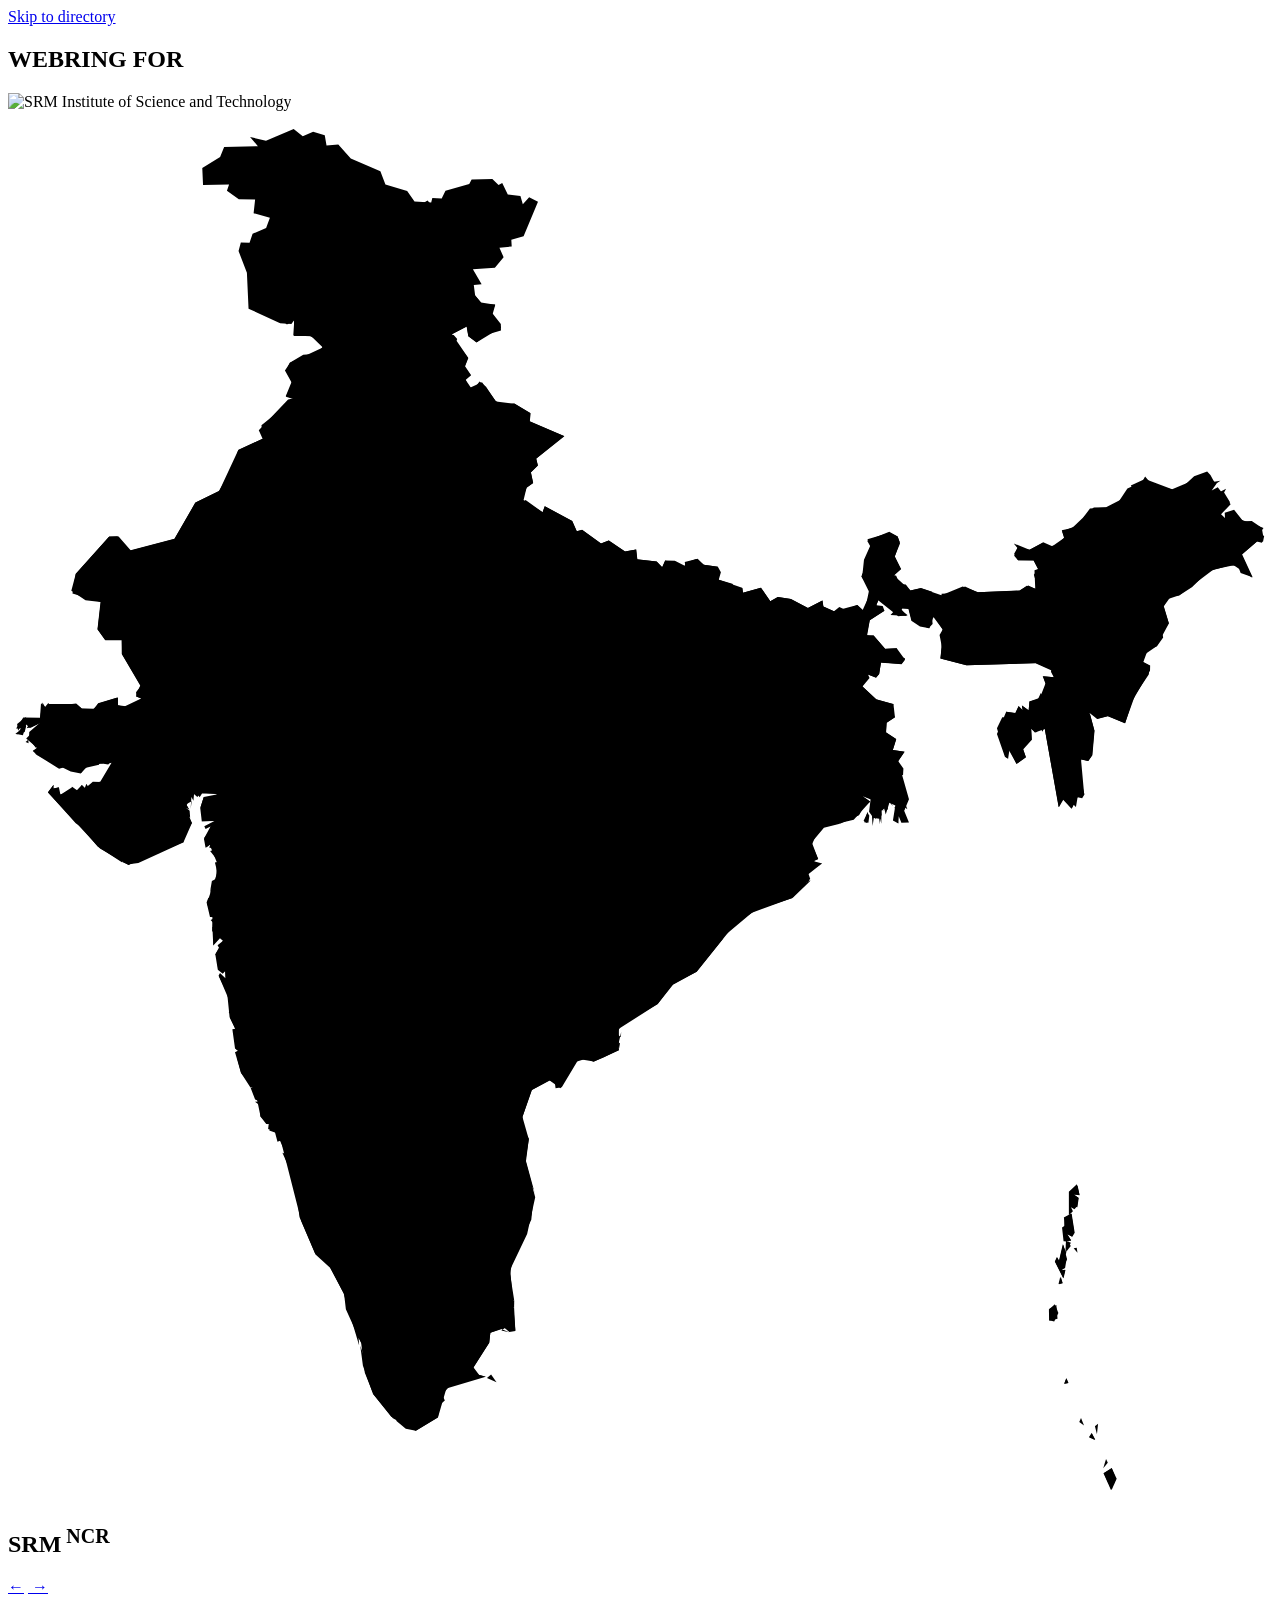
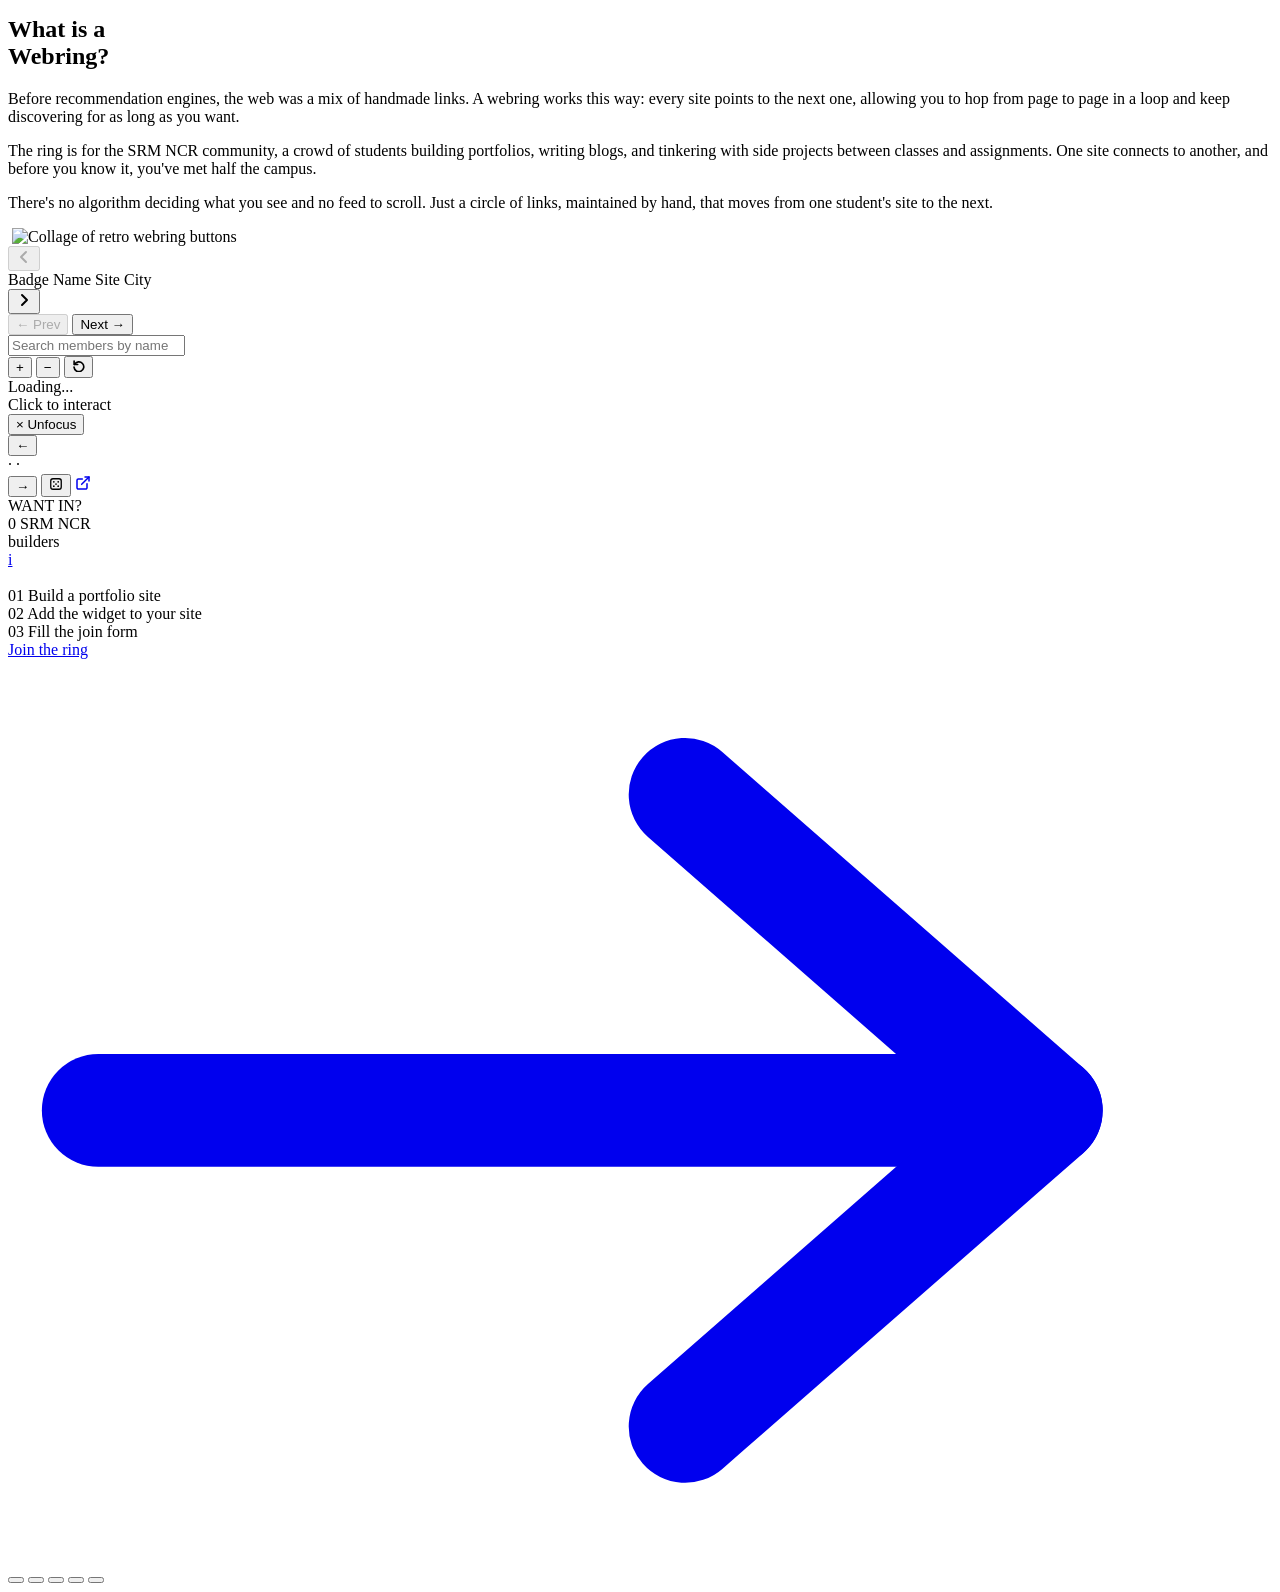
==== index.html @ c2736ec7 "chore: refresh homepage about copy" ====
<!-- ============================================================
     index.html — SRM NCR WebRing landing page
     Full-screen 3D panel carousel: animated India map splash,
     about panel, searchable member directory with ring map and
     site explorer, and a join CTA with live member count.
     ============================================================ -->
<!DOCTYPE html>
<html lang="en">
<head>
    <meta charset="UTF-8">
    <meta name="viewport" content="width=device-width, initial-scale=1.0">
    <meta name="description" content="A public webring for SRM NCR students to showcase portfolios and personal websites. Discover blogs, projects, and connect with peers.">
    <meta name="theme-color" content="#0c4da2">
    <title>SRM NCR WebRing</title>
    <link rel="canonical" href="/">
    <link rel="icon" href="img/tree_yellow.png" type="image/png">
    <link rel="stylesheet" href="css/splash.css">
</head>
<body>
    <a href="#ring" class="skip-link">Skip to directory</a>

    <!-- ── The ring: 5 full-screen panels in a 3D carousel, navigated by the dots below and the on-map widget ── -->
    <div id="ring" class="ring" data-panel-count="5" data-directory-index="2">
        <div class="ring-track">

            <!-- ── Panel 1 — SPLASH ─────────────────────────── -->
            <section class="panel" data-index="0" aria-label="Splash section">
                <div class="splash-inner">
                    <header>
                        <h1 class="poster-text hero-top">
                            <span class="stretch-wide">WEBRING</span>
                            <span class="stretch-wide">FOR</span>
                        </h1>
                        <img src="img/srm-logo.webp" alt="SRM Institute of Science and Technology" class="hero-flag">
                    </header>

                    <!-- Splash map: India SVG; member dots and animated ring lines are drawn by js/splash-map.js -->
                    <div class="splash-map-wrap">
                        <svg class="splash-map" viewBox="0 0 1000 1100" xmlns="http://www.w3.org/2000/svg" role="img" aria-label="Map of India with animated webring">
                                                    <g class="splash-states" aria-hidden="true">
                                <path d="M 873.2 1073.7 L 876.6 1082.3 L 872.6 1091.0 L 866.7 1077.8 L 873.2 1073.7 Z"/>
                                <path d="M 868.7 1066.5 L 870.1 1069.5 L 866.5 1073.7 L 868.7 1066.5 Z"/>
                                <path d="M 857.4 1045.9 L 860.2 1051.3 L 855.3 1049.1 L 857.4 1045.9 Z"/>
                                <path d="M 863.1 1045.8 L 864.1 1049.3 L 863.1 1045.8 Z"/>
                                <path d="M 864.1 1042.3 L 864.6 1045.4 L 864.1 1042.3 Z"/>
                                <path d="M 862.4 1038.6 L 861.5 1046.9 L 859.9 1040.6 L 862.4 1038.6 Z"/>
                                <path d="M 848.9 1034.1 L 851.3 1039.9 L 847.5 1037.2 L 848.9 1034.1 Z"/>
                                <path d="M 865.4 1026.4 L 865.6 1031.8 L 865.4 1026.4 Z"/>
                                <path d="M 837.4 1002.6 L 838.9 1006.4 L 835.5 1006.9 L 837.4 1002.6 Z"/>
                                <path d="M 828.2 944.0 L 831.0 951.0 L 827.7 957.7 L 823.7 956.7 L 823.5 948.1 L 828.2 944.0 Z"/>
                                <path d="M 832.5 922.2 L 834.2 927.2 L 831.1 928.0 L 832.5 922.2 Z"/>
                                <path d="M 818.2 919.3 L 819.6 922.0 L 818.2 919.3 Z"/>
                                <path d="M 843.6 903.6 L 846.0 909.0 L 843.6 903.6 Z"/>
                                <path d="M 844.3 901.0 L 844.4 903.3 L 844.3 901.0 Z"/>
                                <path d="M 845.5 899.3 L 846.1 903.2 L 843.1 899.8 L 845.5 899.3 Z"/>
                                <path d="M 846.9 897.3 L 847.1 901.9 L 846.9 897.3 Z"/>
                                <path d="M 834.5 896.5 L 837.3 903.2 L 833.8 911.3 L 837.5 908.3 L 836.3 915.4 L 833.3 917.1 L 836.4 916.7 L 834.8 923.4 L 828.2 910.2 L 829.8 906.7 L 831.5 909.4 L 834.5 896.5 Z"/>
                                <path d="M 835.5 896.2 L 836.6 898.4 L 835.5 896.2 Z"/>
                                <path d="M 847.2 895.5 L 848.0 897.6 L 847.2 895.5 Z"/>
                                <path d="M 834.8 894.3 L 834.8 896.7 L 834.8 894.3 Z"/>
                                <path d="M 837.0 893.8 L 840.9 895.4 L 836.6 902.6 L 837.0 893.8 Z"/>
                                <path d="M 873.0 893.5 L 874.3 896.4 L 873.0 893.5 Z"/>
                                <path d="M 843.1 890.1 L 841.9 891.9 L 843.1 890.1 Z"/>
                                <path d="M 834.8 875.4 L 835.1 879.3 L 834.8 875.4 Z"/>
                                <path d="M 841.2 872.3 L 843.5 887.2 L 841.7 890.4 L 837.5 888.2 L 841.1 893.5 L 835.1 894.2 L 833.9 883.3 L 837.5 880.9 L 835.3 875.5 L 841.2 872.3 Z"/>
                                <path d="M 834.3 869.6 L 833.4 877.1 L 834.3 869.6 Z"/>
                                <path d="M 844.8 869.5 L 843.0 871.5 L 844.8 869.5 Z"/>
                                <path d="M 845.6 849.0 L 847.7 857.4 L 842.9 857.2 L 846.8 859.7 L 845.8 866.5 L 843.7 868.9 L 841.0 867.3 L 842.5 870.4 L 839.3 873.7 L 839.3 855.1 L 845.6 849.0 Z"/>
                                <path d="M 857.0 828.3 L 856.9 831.8 L 857.0 828.3 Z"/>
                                <path d="M 866.3 801.8 L 865.3 804.2 L 866.3 801.8 Z"/>
                                <path d="M 410.4 847.4 L 410.2 850.0 L 410.4 847.4 Z"/>
                                <path d="M 484.2 737.2 L 483.5 741.5 L 481.7 738.4 L 484.2 737.2 Z"/>
                                <path d="M 483.1 737.6 L 478.9 737.2 L 483.4 742.8 L 471.1 748.9 L 463.5 751.9 L 451.5 750.1 L 438.1 772.4 L 433.2 773.1 L 432.6 768.5 L 428.6 767.1 L 414.5 774.5 L 407.0 795.6 L 407.4 804.8 L 412.1 813.0 L 409.5 829.8 L 416.1 853.9 L 410.4 843.7 L 407.1 848.5 L 416.0 856.2 L 405.7 850.5 L 402.9 857.4 L 396.0 859.7 L 396.8 862.4 L 386.1 857.9 L 385.9 862.7 L 382.0 865.9 L 379.0 864.5 L 376.8 869.1 L 361.6 867.4 L 356.3 880.5 L 354.2 878.8 L 353.2 883.1 L 350.3 883.1 L 344.3 880.7 L 346.0 874.8 L 349.5 871.9 L 353.2 874.6 L 352.1 870.5 L 357.3 860.1 L 350.2 858.0 L 351.0 848.8 L 344.0 849.6 L 340.6 846.8 L 341.4 839.1 L 336.0 840.3 L 337.1 835.7 L 331.7 836.2 L 328.0 843.4 L 319.2 845.4 L 318.4 839.7 L 310.0 836.8 L 309.7 842.6 L 303.8 843.0 L 305.3 836.5 L 300.4 828.2 L 304.7 827.7 L 304.9 832.0 L 309.0 834.2 L 314.6 833.0 L 317.5 838.1 L 315.8 829.5 L 321.0 828.5 L 320.9 824.6 L 317.1 822.3 L 317.0 827.1 L 313.6 822.1 L 309.2 821.9 L 307.6 826.3 L 302.0 825.4 L 300.1 820.0 L 303.2 816.9 L 299.7 817.2 L 296.0 812.7 L 299.5 800.6 L 296.1 799.5 L 296.3 796.3 L 306.7 798.4 L 309.3 794.1 L 309.6 789.2 L 303.1 781.0 L 305.0 775.9 L 308.1 775.8 L 306.3 766.5 L 321.3 765.7 L 320.5 754.0 L 324.0 750.9 L 312.0 746.3 L 319.7 742.2 L 320.9 727.2 L 316.9 719.6 L 321.3 712.3 L 327.3 710.0 L 318.9 706.8 L 326.1 693.0 L 322.5 690.0 L 324.4 682.1 L 321.9 676.3 L 324.2 672.5 L 328.9 672.2 L 332.3 663.3 L 335.9 662.8 L 329.6 655.4 L 332.7 653.3 L 333.1 645.7 L 336.1 644.3 L 343.6 648.1 L 344.0 641.8 L 348.3 640.3 L 348.3 624.1 L 354.5 628.3 L 366.4 629.5 L 370.1 636.9 L 377.6 640.1 L 379.9 634.7 L 387.5 638.8 L 399.0 636.1 L 404.5 642.2 L 400.6 652.8 L 403.2 655.7 L 402.3 663.3 L 426.8 673.5 L 432.0 682.9 L 430.2 685.8 L 433.4 683.6 L 434.5 687.2 L 438.3 686.0 L 440.7 699.6 L 444.6 697.2 L 459.8 698.5 L 473.8 689.9 L 481.8 692.6 L 485.3 687.2 L 485.2 677.4 L 489.0 672.9 L 494.2 683.8 L 500.0 676.3 L 508.6 678.6 L 509.8 672.8 L 507.1 669.3 L 511.2 664.5 L 513.7 666.5 L 520.1 662.5 L 517.1 656.8 L 522.1 658.4 L 522.3 654.0 L 524.7 656.3 L 527.8 651.0 L 532.0 659.4 L 533.4 656.2 L 536.2 662.9 L 543.3 665.5 L 551.1 664.3 L 554.6 656.0 L 560.5 656.0 L 563.0 654.1 L 560.5 652.1 L 564.4 651.2 L 565.8 654.7 L 544.7 681.0 L 526.1 691.3 L 514.0 706.4 L 485.4 723.2 L 481.4 729.9 L 484.9 732.7 L 485.1 728.7 L 483.1 737.6 Z"/>
                                <path d="M 951.3 288.0 L 954.2 293.3 L 959.2 292.5 L 949.8 298.9 L 951.6 305.0 L 963.7 298.8 L 962.1 301.8 L 966.8 309.5 L 954.9 322.4 L 959.4 324.9 L 968.4 320.6 L 993.3 330.0 L 990.1 334.4 L 993.8 336.2 L 992.9 340.8 L 988.4 340.3 L 976.3 350.6 L 984.7 368.9 L 975.2 365.5 L 973.1 360.0 L 966.9 359.4 L 949.3 364.4 L 936.9 376.6 L 926.5 383.3 L 920.2 383.7 L 918.8 371.1 L 927.6 367.8 L 929.6 363.0 L 942.4 363.2 L 946.7 359.4 L 940.9 357.3 L 941.9 352.9 L 937.8 346.6 L 945.2 338.2 L 932.7 338.6 L 893.9 352.8 L 886.9 349.8 L 887.2 354.0 L 871.9 367.2 L 872.8 369.9 L 861.1 374.8 L 845.2 375.5 L 833.1 371.2 L 814.5 376.3 L 811.6 366.8 L 814.9 362.4 L 811.4 355.6 L 799.1 355.4 L 796.0 351.9 L 798.6 345.7 L 795.7 342.1 L 808.1 347.2 L 817.9 342.1 L 821.5 345.0 L 829.8 343.4 L 835.8 337.5 L 834.0 332.6 L 852.0 325.3 L 850.8 321.5 L 856.0 314.4 L 875.9 313.3 L 885.6 298.6 L 897.2 293.5 L 899.6 289.2 L 905.3 295.8 L 926.0 300.4 L 938.4 289.0 L 948.7 285.2 L 951.3 288.0 Z"/>
                                <path d="M 738.9 424.5 L 738.5 426.8 L 738.9 424.5 Z"/>
                                <path d="M 944.3 339.2 L 937.8 346.8 L 941.9 352.9 L 940.9 357.3 L 946.6 359.5 L 942.4 363.2 L 929.4 363.1 L 927.6 367.8 L 908.6 374.8 L 903.9 380.7 L 894.2 384.3 L 889.1 391.6 L 887.7 388.2 L 878.5 401.9 L 877.7 410.9 L 871.5 414.7 L 870.7 409.3 L 855.8 424.1 L 860.6 432.6 L 851.3 450.2 L 848.3 450.3 L 845.9 464.4 L 838.8 465.6 L 836.7 460.6 L 826.6 474.2 L 825.1 470.1 L 818.0 470.2 L 820.9 452.9 L 818.9 447.1 L 827.4 448.0 L 825.1 443.7 L 827.2 439.7 L 838.0 435.8 L 837.3 431.7 L 830.0 427.0 L 832.9 422.5 L 830.2 423.7 L 823.8 416.8 L 816.2 419.7 L 818.4 411.4 L 816.1 410.0 L 820.9 405.3 L 808.2 408.1 L 804.7 403.9 L 799.6 411.4 L 796.5 406.9 L 794.8 412.6 L 784.6 417.9 L 783.7 413.1 L 777.1 414.4 L 775.1 409.9 L 760.6 411.7 L 759.4 407.5 L 747.3 409.4 L 739.6 417.5 L 743.8 422.2 L 738.9 424.2 L 737.0 414.6 L 739.5 410.2 L 732.9 401.4 L 738.4 394.4 L 738.6 381.9 L 747.6 381.5 L 757.1 376.1 L 766.9 380.8 L 800.2 379.5 L 806.0 375.6 L 812.7 378.0 L 833.1 371.2 L 845.2 375.5 L 866.7 373.8 L 887.1 354.0 L 886.9 349.8 L 893.9 352.8 L 932.7 338.6 L 944.3 339.2 Z"/>
                                <path d="M 544.6 354.4 L 550.5 358.9 L 561.6 360.6 L 564.0 365.0 L 562.3 370.9 L 573.1 374.0 L 575.2 377.7 L 581.0 377.3 L 581.5 381.1 L 595.8 377.1 L 603.1 387.9 L 609.1 384.4 L 619.3 386.1 L 632.9 393.1 L 644.4 387.3 L 645.1 392.1 L 653.5 395.7 L 657.7 392.4 L 662.4 394.6 L 672.0 390.8 L 676.8 395.1 L 679.3 389.1 L 683.5 388.5 L 681.7 390.7 L 685.1 396.2 L 674.5 402.7 L 669.0 410.9 L 677.3 419.0 L 678.1 426.5 L 673.2 424.5 L 668.3 427.8 L 670.2 436.5 L 661.5 431.2 L 657.8 436.6 L 652.8 435.6 L 651.7 440.4 L 646.9 442.7 L 643.6 457.5 L 639.5 456.2 L 638.9 459.9 L 628.5 457.6 L 623.4 466.0 L 617.5 462.6 L 619.0 458.3 L 612.6 457.6 L 609.8 451.4 L 606.4 453.1 L 599.2 449.8 L 596.8 458.4 L 583.9 460.3 L 577.3 465.6 L 576.9 463.4 L 570.9 465.8 L 567.4 460.2 L 557.2 468.8 L 550.4 463.0 L 550.4 458.9 L 544.2 462.0 L 540.3 456.4 L 536.1 460.1 L 523.6 460.3 L 525.0 456.8 L 517.5 442.9 L 518.6 436.5 L 535.1 428.0 L 543.7 418.0 L 550.2 420.1 L 551.7 417.1 L 557.0 419.5 L 561.8 417.7 L 558.4 412.4 L 542.2 404.5 L 540.7 399.8 L 545.9 399.4 L 546.3 394.8 L 537.2 392.1 L 543.3 385.3 L 554.5 385.8 L 548.4 381.8 L 548.7 377.5 L 542.3 376.4 L 538.0 361.4 L 534.8 361.1 L 536.2 357.4 L 544.6 354.4 Z"/>
                                <path d="M 298.0 241.8 L 293.6 239.2 L 297.2 238.3 L 298.0 241.8 Z"/>
                                <path d="M 517.8 475.5 L 530.2 485.4 L 532.9 493.2 L 538.4 494.5 L 540.8 492.1 L 541.7 509.6 L 545.5 515.8 L 547.0 513.7 L 553.1 515.4 L 553.3 518.9 L 548.0 526.3 L 540.7 529.8 L 540.7 537.0 L 527.7 543.0 L 524.7 548.8 L 526.5 555.5 L 522.5 557.7 L 523.1 563.3 L 519.6 563.7 L 518.1 567.9 L 520.4 573.1 L 515.9 572.2 L 513.2 580.7 L 494.5 580.2 L 488.5 591.7 L 484.7 589.6 L 486.2 618.9 L 496.9 621.3 L 497.0 626.3 L 492.7 629.1 L 492.9 625.7 L 487.8 624.4 L 484.4 627.0 L 480.8 621.0 L 473.8 620.6 L 471.0 617.3 L 468.7 619.3 L 467.9 624.2 L 475.0 628.7 L 473.7 638.6 L 479.2 641.6 L 481.1 659.6 L 475.6 666.7 L 469.1 668.9 L 471.2 672.1 L 464.4 679.7 L 457.0 682.7 L 452.2 698.9 L 444.6 697.2 L 440.5 699.5 L 438.3 686.0 L 434.5 687.2 L 433.4 683.6 L 430.2 685.8 L 430.0 677.4 L 421.9 669.7 L 416.9 671.1 L 413.5 665.2 L 417.2 663.0 L 414.5 656.9 L 418.4 648.0 L 424.6 642.2 L 430.7 646.3 L 435.5 639.9 L 427.6 634.7 L 423.7 627.4 L 418.7 628.3 L 423.9 618.6 L 418.7 615.9 L 418.3 612.4 L 426.3 609.1 L 426.4 599.5 L 421.7 599.1 L 425.0 596.7 L 423.7 587.8 L 419.7 585.1 L 420.8 579.5 L 428.1 574.9 L 429.7 560.2 L 432.8 559.0 L 436.0 545.9 L 439.3 547.5 L 442.9 534.3 L 460.0 530.9 L 465.0 526.5 L 465.2 519.0 L 471.0 516.0 L 470.9 511.8 L 478.1 509.5 L 479.3 503.0 L 472.2 499.9 L 470.1 495.6 L 459.7 496.5 L 458.4 493.6 L 462.4 488.9 L 459.8 482.3 L 465.6 485.7 L 470.2 483.5 L 490.4 486.7 L 500.0 480.4 L 511.1 482.9 L 517.8 475.5 Z"/>
                                <path d="M 168.6 610.6 L 174.9 609.9 L 171.1 613.8 L 176.6 614.3 L 175.6 618.8 L 168.4 616.9 L 166.3 611.2 L 168.6 610.6 Z"/>
                                <path d="M 164.2 604.3 L 162.9 607.8 L 164.2 604.3 Z"/>
                                <path d="M 99.6 594.9 L 97.7 595.8 L 99.6 594.9 Z"/>
                                <path d="M 93.5 586.8 L 98.0 588.9 L 95.2 590.8 L 97.8 591.7 L 95.9 596.5 L 90.3 594.1 L 93.5 586.8 Z"/>
                                <path d="M 311.4 307.5 L 315.5 319.0 L 309.7 322.6 L 306.5 318.6 L 300.0 319.0 L 298.4 316.4 L 301.8 314.5 L 302.1 308.0 L 306.6 305.7 L 311.4 307.5 Z"/>
                                <path d="M 198.6 770.7 L 202.8 776.8 L 211.3 775.2 L 214.2 788.0 L 211.4 789.2 L 212.9 797.0 L 208.6 801.6 L 204.3 801.4 L 199.7 795.4 L 199.2 786.6 L 195.4 783.9 L 199.2 783.7 L 195.5 782.0 L 191.9 772.8 L 198.6 770.7 Z"/>
                                <path d="M 158.0 580.0 L 158.4 582.3 L 158.0 580.0 Z"/>
                                <path d="M 38.4 533.1 L 36.7 535.1 L 38.4 533.1 Z"/>
                                <path d="M 64.8 530.4 L 62.9 531.3 L 64.8 530.4 Z"/>
                                <path d="M 67.9 529.0 L 66.1 530.5 L 67.9 529.0 Z"/>
                                <path d="M 82.7 512.7 L 81.5 514.9 L 82.7 512.7 Z"/>
                                <path d="M 18.9 503.4 L 19.4 505.8 L 18.9 503.4 Z"/>
                                <path d="M 16.0 497.5 L 16.3 500.2 L 13.9 499.2 L 16.0 497.5 Z"/>
                                <path d="M 16.3 493.3 L 14.5 496.5 L 16.3 493.3 Z"/>
                                <path d="M 12.1 485.9 L 14.4 486.3 L 13.2 491.3 L 6.7 493.3 L 12.1 485.9 Z"/>
                                <path d="M 10.4 485.3 L 9.3 489.6 L 10.4 485.3 Z"/>
                                <path d="M 16.8 485.0 L 17.5 487.7 L 14.8 488.3 L 16.8 485.0 Z"/>
                                <path d="M 13.4 483.4 L 14.4 485.8 L 11.2 486.6 L 13.4 483.4 Z"/>
                                <path d="M 15.2 481.2 L 11.8 484.5 L 15.2 481.2 Z"/>
                                <path d="M 18.1 480.9 L 17.5 484.1 L 18.1 480.9 Z"/>
                                <path d="M 16.3 479.3 L 15.0 484.4 L 16.3 479.3 Z"/>
                                <path d="M 14.5 479.2 L 8.0 490.3 L 7.2 484.9 L 14.5 479.2 Z"/>
                                <path d="M 138.6 456.2 L 147.1 457.1 L 143.6 458.4 L 150.1 461.1 L 150.8 464.6 L 153.5 461.0 L 166.3 467.5 L 172.3 461.6 L 171.8 465.0 L 176.7 466.1 L 171.7 472.5 L 177.2 478.7 L 181.5 474.5 L 181.2 486.6 L 186.3 492.6 L 191.2 492.4 L 190.3 498.5 L 197.0 498.7 L 199.1 502.6 L 201.4 501.0 L 206.3 504.1 L 207.0 508.2 L 211.0 507.8 L 218.9 519.5 L 215.6 527.3 L 204.2 530.8 L 206.9 535.1 L 209.1 533.0 L 212.6 536.0 L 205.1 537.2 L 207.7 551.4 L 196.3 556.3 L 199.3 561.8 L 195.5 563.3 L 198.0 567.9 L 213.2 565.4 L 213.8 567.9 L 205.0 568.4 L 196.7 579.4 L 188.8 579.5 L 199.5 586.1 L 201.0 594.6 L 191.6 601.0 L 184.2 595.8 L 183.4 613.6 L 177.7 616.5 L 175.0 613.6 L 171.4 615.2 L 175.0 610.7 L 172.5 608.2 L 160.1 616.1 L 161.3 609.1 L 164.7 607.4 L 165.2 594.4 L 159.5 580.4 L 156.3 582.8 L 155.0 575.7 L 160.2 566.0 L 156.3 568.0 L 155.3 565.9 L 163.3 561.8 L 153.3 561.9 L 152.1 551.6 L 154.8 542.9 L 160.7 543.8 L 166.1 540.1 L 153.5 540.0 L 151.6 543.0 L 147.4 536.7 L 149.2 541.9 L 147.2 540.4 L 146.7 545.6 L 145.1 542.8 L 144.5 552.4 L 145.3 546.1 L 141.0 548.5 L 142.6 551.6 L 140.1 550.6 L 143.7 553.6 L 144.1 559.2 L 141.3 556.3 L 145.5 563.2 L 137.7 574.8 L 139.0 578.5 L 103.1 595.0 L 97.1 595.8 L 97.8 591.7 L 95.2 590.8 L 97.5 587.4 L 92.4 585.8 L 90.1 594.3 L 70.9 581.8 L 57.9 566.7 L 58.7 562.4 L 55.2 562.7 L 57.8 566.3 L 53.6 563.4 L 31.6 539.0 L 36.1 533.0 L 36.1 536.0 L 40.3 535.0 L 39.1 538.9 L 41.6 540.8 L 50.3 538.0 L 50.6 534.5 L 53.2 538.7 L 58.4 533.2 L 60.7 535.8 L 62.0 532.2 L 63.2 534.2 L 73.1 530.4 L 84.2 511.8 L 79.3 517.0 L 71.7 515.9 L 72.7 513.5 L 72.0 517.2 L 60.8 519.8 L 57.6 524.2 L 49.6 522.5 L 22.3 509.2 L 19.8 506.2 L 25.6 502.8 L 22.0 503.7 L 16.6 496.7 L 16.8 491.3 L 25.7 483.5 L 18.0 487.7 L 17.4 485.3 L 22.4 482.0 L 18.5 480.3 L 25.3 480.4 L 26.1 468.6 L 30.0 472.1 L 32.0 469.2 L 54.1 469.2 L 58.3 472.8 L 67.6 473.1 L 71.6 468.7 L 87.0 464.1 L 87.0 470.1 L 94.8 471.1 L 105.8 464.8 L 101.6 463.3 L 101.3 459.8 L 105.0 454.9 L 111.4 457.5 L 119.5 454.9 L 130.4 457.6 L 136.9 454.0 L 138.6 456.2 Z"/>
                                <path d="M 298.6 234.9 L 309.2 241.7 L 307.8 246.0 L 310.9 249.1 L 324.1 253.0 L 308.0 274.3 L 308.2 297.9 L 311.5 305.0 L 302.1 308.0 L 301.8 314.5 L 298.4 316.4 L 309.7 322.6 L 315.4 319.0 L 320.1 322.4 L 322.2 338.9 L 312.0 344.7 L 305.3 343.5 L 306.7 346.4 L 303.1 349.3 L 300.0 347.8 L 302.8 332.0 L 299.4 329.1 L 288.5 338.1 L 286.2 331.6 L 280.0 330.6 L 281.6 336.0 L 275.5 337.1 L 277.8 342.7 L 269.0 341.9 L 267.7 339.5 L 271.5 334.5 L 268.1 333.8 L 273.4 331.6 L 255.3 315.3 L 253.8 301.2 L 248.7 296.6 L 249.9 292.3 L 239.1 293.4 L 231.1 287.3 L 222.8 290.0 L 220.6 285.7 L 223.5 282.9 L 223.2 274.9 L 218.4 273.7 L 220.4 267.8 L 224.6 269.5 L 229.8 266.4 L 236.1 271.2 L 239.4 269.1 L 239.5 273.0 L 242.6 271.9 L 244.3 274.9 L 241.8 278.1 L 244.0 282.2 L 251.5 272.9 L 271.7 275.0 L 278.4 270.8 L 275.9 268.7 L 278.9 262.4 L 277.2 260.5 L 281.2 262.3 L 284.1 259.0 L 285.5 262.6 L 290.6 263.3 L 291.9 258.8 L 288.8 256.7 L 295.9 250.6 L 301.7 252.2 L 296.0 234.4 L 298.6 234.9 Z"/>
                                <path d="M 297.4 151.3 L 301.3 158.5 L 315.1 166.1 L 328.1 160.7 L 337.2 174.3 L 350.4 168.1 L 351.0 173.0 L 347.2 177.1 L 352.6 177.2 L 355.4 180.3 L 352.7 186.4 L 357.9 187.4 L 363.9 195.2 L 361.2 202.5 L 365.9 208.8 L 361.7 212.3 L 371.5 226.6 L 349.9 220.3 L 334.0 225.2 L 327.3 238.9 L 331.4 247.2 L 323.2 252.5 L 308.2 246.7 L 309.2 241.7 L 290.9 230.5 L 291.7 223.0 L 284.8 220.6 L 282.5 215.0 L 280.3 219.3 L 276.1 219.8 L 266.7 196.9 L 256.0 192.3 L 257.5 186.8 L 268.1 180.1 L 265.2 177.1 L 267.3 168.3 L 263.1 163.5 L 269.8 163.2 L 283.5 153.1 L 297.4 151.3 Z"/>
                                <path d="M 334.4 73.5 L 341.5 71.8 L 337.6 76.3 L 346.2 99.5 L 357.1 102.5 L 371.0 112.4 L 370.1 116.5 L 361.7 121.6 L 364.3 132.3 L 361.9 136.4 L 374.2 151.6 L 385.5 153.3 L 383.5 160.4 L 389.9 168.6 L 390.0 173.6 L 378.5 177.0 L 370.9 183.0 L 364.2 178.3 L 363.0 170.5 L 348.3 178.3 L 350.4 168.1 L 337.2 174.3 L 328.1 160.7 L 315.1 166.1 L 301.3 158.5 L 296.6 150.6 L 294.9 153.3 L 283.5 153.1 L 268.4 163.8 L 263.8 162.2 L 267.7 172.3 L 253.3 185.4 L 238.9 178.0 L 226.3 178.0 L 226.3 165.4 L 220.7 168.9 L 213.4 162.5 L 214.5 159.1 L 203.2 152.6 L 209.0 143.5 L 201.2 134.1 L 211.6 125.1 L 198.8 122.4 L 201.9 114.8 L 194.7 111.0 L 201.4 99.5 L 215.4 95.7 L 261.8 105.9 L 286.3 96.0 L 293.3 97.2 L 295.6 91.3 L 304.0 90.9 L 304.7 87.3 L 331.9 70.9 L 334.4 73.5 Z"/>
                                <path d="M 662.2 432.4 L 668.4 434.8 L 668.1 440.3 L 674.8 447.2 L 669.5 451.9 L 672.6 458.0 L 667.9 458.4 L 669.3 464.6 L 663.4 470.4 L 665.2 473.7 L 658.6 474.9 L 657.4 479.7 L 649.9 477.6 L 650.1 485.2 L 634.9 485.0 L 634.9 490.1 L 623.0 492.2 L 618.2 499.6 L 609.7 493.8 L 609.7 497.0 L 603.4 498.5 L 602.4 507.6 L 605.2 509.9 L 609.4 509.4 L 615.3 514.8 L 626.4 515.0 L 622.7 517.2 L 622.2 522.4 L 633.8 529.7 L 638.0 541.1 L 633.4 542.6 L 625.0 537.9 L 622.7 539.3 L 609.4 530.0 L 606.5 533.8 L 609.0 543.4 L 604.9 551.2 L 600.0 550.4 L 601.4 546.1 L 597.3 548.3 L 587.6 544.4 L 582.1 550.0 L 573.6 547.0 L 578.2 539.7 L 576.4 533.0 L 550.3 538.0 L 540.6 531.5 L 548.0 526.3 L 553.7 516.7 L 547.0 513.7 L 545.5 515.8 L 541.7 509.6 L 540.8 492.1 L 538.4 494.5 L 532.9 493.2 L 530.2 485.4 L 517.7 475.4 L 522.0 466.1 L 520.1 461.2 L 536.1 460.1 L 540.3 456.4 L 544.2 462.0 L 550.6 459.0 L 550.4 463.0 L 557.2 468.8 L 567.4 460.2 L 570.9 465.8 L 576.9 463.4 L 577.3 465.6 L 583.9 460.3 L 596.8 458.4 L 599.2 449.8 L 606.4 453.1 L 609.8 451.4 L 612.6 457.6 L 619.0 458.3 L 617.5 462.6 L 623.4 466.0 L 628.5 457.6 L 638.9 459.9 L 639.5 456.2 L 643.6 457.5 L 647.9 441.3 L 651.7 440.4 L 652.8 435.6 L 657.7 436.7 L 658.4 432.7 L 662.2 432.4 Z"/>
                                <path d="M 315.4 676.5 L 317.9 678.1 L 316.3 681.0 L 324.4 682.1 L 322.5 690.0 L 326.1 693.0 L 318.9 706.8 L 327.3 709.7 L 321.3 712.3 L 316.9 719.6 L 320.9 727.2 L 319.7 742.2 L 312.0 746.3 L 324.1 752.6 L 320.5 754.0 L 321.3 765.7 L 310.2 764.7 L 304.8 768.9 L 308.3 775.0 L 303.1 781.0 L 309.6 792.7 L 306.7 798.4 L 296.4 795.9 L 296.1 799.5 L 299.5 800.6 L 296.0 812.7 L 299.7 817.2 L 303.2 816.9 L 300.1 820.0 L 302.1 825.5 L 307.6 826.3 L 309.2 821.9 L 313.6 822.1 L 317.0 827.1 L 317.1 822.3 L 320.9 824.6 L 321.0 828.5 L 315.8 829.5 L 317.5 838.1 L 314.6 833.0 L 309.0 834.2 L 304.9 832.0 L 304.7 827.7 L 300.4 828.2 L 305.3 836.5 L 303.8 843.0 L 309.7 842.6 L 310.0 836.8 L 318.4 839.7 L 320.2 845.3 L 328.0 843.4 L 331.7 836.2 L 337.1 835.7 L 336.0 840.3 L 341.7 839.5 L 340.6 846.8 L 344.0 849.6 L 351.0 848.8 L 350.2 858.0 L 357.3 860.1 L 352.1 870.5 L 353.2 874.6 L 349.5 871.9 L 345.3 878.1 L 331.9 874.4 L 328.8 881.3 L 324.0 881.5 L 325.0 890.3 L 319.8 897.7 L 328.6 898.9 L 326.5 907.0 L 320.4 907.2 L 318.2 913.7 L 312.2 911.8 L 307.7 915.0 L 300.7 912.5 L 298.6 919.9 L 284.1 916.7 L 284.0 913.6 L 273.9 910.1 L 273.9 905.9 L 265.7 906.8 L 263.5 902.3 L 250.6 894.7 L 250.5 887.2 L 248.0 888.7 L 245.7 885.7 L 247.6 884.1 L 238.1 881.4 L 236.2 876.8 L 232.0 878.1 L 215.8 814.5 L 213.2 815.4 L 211.1 807.6 L 205.8 805.4 L 206.2 801.8 L 211.8 799.6 L 213.6 791.9 L 211.4 789.2 L 214.2 788.0 L 211.3 775.2 L 206.0 774.6 L 210.4 770.5 L 215.0 770.9 L 218.6 761.5 L 215.1 761.0 L 219.5 759.3 L 219.7 754.7 L 213.9 753.2 L 215.2 748.9 L 212.0 743.6 L 215.9 744.2 L 218.8 739.5 L 222.1 743.3 L 226.0 741.5 L 226.3 737.5 L 233.9 735.6 L 234.4 729.5 L 239.5 729.2 L 243.8 733.1 L 246.2 729.0 L 259.3 728.8 L 256.0 713.8 L 258.0 710.5 L 263.6 714.3 L 266.5 712.6 L 267.9 715.9 L 274.4 714.4 L 276.2 716.9 L 278.5 714.1 L 283.2 716.4 L 281.5 706.3 L 288.0 700.5 L 293.6 703.3 L 296.9 698.1 L 295.3 695.6 L 301.2 694.9 L 302.5 685.4 L 307.7 686.5 L 312.2 677.4 L 315.4 676.5 Z"/>
                                <path d="M 241.8 901.0 L 242.6 903.1 L 241.8 901.0 Z"/>
                                <path d="M 240.8 897.6 L 241.8 900.9 L 240.8 897.6 Z"/>
                                <path d="M 236.4 876.9 L 238.1 881.4 L 247.6 884.1 L 247.9 888.6 L 250.5 887.2 L 250.6 894.7 L 256.0 899.5 L 263.4 902.2 L 266.1 906.9 L 273.9 905.9 L 274.2 910.4 L 284.0 913.6 L 284.9 917.8 L 277.9 920.3 L 278.4 924.0 L 288.5 927.8 L 285.6 933.9 L 294.8 932.9 L 297.0 938.8 L 292.2 943.0 L 300.6 948.5 L 297.5 953.6 L 298.0 965.3 L 303.1 968.4 L 311.6 963.7 L 313.5 968.5 L 310.4 972.5 L 312.9 977.1 L 309.2 989.8 L 315.6 990.2 L 317.4 993.7 L 308.5 1010.9 L 312.2 1016.1 L 309.3 1020.6 L 313.0 1027.5 L 309.4 1035.7 L 303.2 1033.1 L 288.7 1014.8 L 280.8 992.7 L 278.7 976.9 L 281.9 986.0 L 281.1 980.4 L 282.8 982.2 L 282.3 992.6 L 287.2 992.5 L 284.4 991.4 L 283.0 980.6 L 277.4 970.7 L 277.8 976.6 L 265.5 935.4 L 253.4 912.0 L 245.5 904.6 L 250.1 900.0 L 244.0 901.1 L 243.3 904.6 L 232.0 878.1 L 236.4 876.9 Z"/>
                                <path d="M 171.7 1035.1 L 169.6 1037.1 L 171.7 1035.1 Z"/>
                                <path d="M 141.0 946.7 L 142.1 944.7 L 141.0 946.7 Z"/>
                                <path d="M 161.8 931.1 L 160.9 933.9 L 161.8 931.1 Z"/>
                                <path d="M 350.2 377.2 L 371.4 383.8 L 376.1 395.8 L 369.7 403.1 L 371.7 405.2 L 367.0 415.2 L 363.1 417.0 L 365.0 421.4 L 352.3 423.5 L 347.8 430.2 L 352.8 439.0 L 343.4 448.6 L 346.9 455.4 L 345.3 460.5 L 350.8 469.3 L 354.9 465.1 L 364.6 472.6 L 370.5 466.5 L 367.6 456.3 L 363.2 457.6 L 364.2 450.1 L 358.9 444.8 L 357.0 434.4 L 352.3 433.3 L 359.9 427.8 L 363.7 430.8 L 365.3 428.3 L 362.6 425.8 L 366.0 428.2 L 367.8 423.7 L 370.9 430.2 L 364.3 432.8 L 366.3 435.4 L 370.1 431.2 L 367.5 437.8 L 371.8 433.7 L 372.4 438.5 L 381.0 439.3 L 381.9 431.5 L 388.2 434.0 L 385.1 439.5 L 388.2 440.6 L 390.7 437.2 L 400.3 440.1 L 400.2 435.0 L 414.0 428.3 L 419.7 437.4 L 414.9 441.3 L 416.0 443.4 L 422.1 441.9 L 421.5 439.9 L 425.9 441.0 L 425.5 438.0 L 431.6 441.4 L 429.0 438.7 L 433.4 439.6 L 435.1 436.6 L 432.5 445.5 L 443.7 447.4 L 448.3 437.6 L 455.5 440.9 L 458.3 436.6 L 459.6 441.4 L 469.5 443.2 L 471.6 449.6 L 479.6 449.8 L 482.9 457.3 L 486.8 457.8 L 487.2 454.0 L 495.2 454.2 L 499.9 457.8 L 497.0 459.3 L 498.8 468.7 L 495.2 474.2 L 500.3 480.3 L 494.2 484.7 L 489.8 486.7 L 470.2 483.5 L 466.6 485.8 L 461.5 481.7 L 459.4 483.0 L 462.4 488.9 L 458.4 493.6 L 459.7 496.5 L 470.1 495.6 L 472.2 499.9 L 479.3 503.0 L 478.1 509.5 L 470.9 511.8 L 471.0 516.0 L 465.2 519.0 L 465.0 526.5 L 460.0 530.9 L 442.9 534.3 L 439.3 547.5 L 436.0 545.9 L 432.8 559.0 L 429.7 560.2 L 427.8 573.5 L 419.0 572.1 L 414.2 563.5 L 402.6 566.9 L 396.4 564.1 L 389.8 566.2 L 388.1 561.6 L 379.3 559.8 L 379.1 562.4 L 368.7 564.5 L 369.3 568.2 L 352.4 567.7 L 350.7 563.5 L 335.8 571.8 L 323.8 572.6 L 320.5 572.1 L 318.1 566.6 L 324.6 566.2 L 322.4 560.6 L 313.7 558.4 L 297.1 564.3 L 291.3 578.6 L 276.1 582.5 L 273.6 572.2 L 243.9 570.9 L 233.2 563.1 L 221.6 561.3 L 217.8 549.1 L 207.6 551.6 L 205.1 537.2 L 212.6 536.0 L 209.1 533.0 L 206.9 535.1 L 204.2 530.8 L 215.6 527.3 L 218.9 519.5 L 213.6 512.3 L 227.9 507.0 L 220.2 502.9 L 234.5 492.1 L 233.3 483.5 L 236.2 478.0 L 232.9 469.7 L 228.1 469.0 L 231.7 462.4 L 226.8 460.9 L 229.7 450.8 L 232.9 455.8 L 237.2 451.6 L 231.4 450.9 L 230.8 444.7 L 238.0 448.5 L 241.9 441.9 L 248.2 442.0 L 245.3 447.5 L 250.6 448.4 L 246.8 450.2 L 243.5 446.7 L 243.8 453.4 L 264.8 453.1 L 267.2 462.8 L 261.0 464.7 L 264.4 470.3 L 261.6 474.1 L 264.7 476.4 L 260.1 480.1 L 253.9 477.3 L 251.9 481.8 L 256.2 486.1 L 259.6 487.5 L 260.2 482.4 L 262.7 484.2 L 269.5 481.4 L 268.9 478.1 L 274.8 475.7 L 276.5 467.3 L 277.6 471.3 L 286.1 470.8 L 288.2 473.2 L 293.7 468.9 L 294.0 472.9 L 300.7 474.4 L 302.2 471.7 L 297.8 460.1 L 302.9 462.7 L 306.2 458.8 L 305.0 453.8 L 297.4 449.9 L 302.3 448.1 L 299.1 443.2 L 317.5 439.5 L 316.3 428.9 L 311.0 432.5 L 296.3 432.5 L 289.3 427.9 L 286.6 418.1 L 308.2 399.6 L 350.2 377.2 Z"/>
                                <path d="M 217.4 548.9 L 222.7 561.9 L 233.2 563.1 L 246.7 571.7 L 273.6 572.2 L 274.9 581.0 L 279.8 582.8 L 291.3 578.6 L 297.1 564.3 L 313.7 558.4 L 322.4 560.6 L 324.6 566.2 L 318.1 566.6 L 320.5 572.1 L 323.8 572.6 L 335.8 571.8 L 350.7 563.5 L 352.4 567.7 L 369.3 568.2 L 368.7 564.5 L 379.1 562.4 L 379.3 559.8 L 388.1 561.6 L 389.8 566.2 L 396.4 564.1 L 402.6 566.9 L 414.2 563.5 L 419.0 572.1 L 428.2 574.5 L 420.0 582.0 L 425.0 596.7 L 421.7 599.1 L 426.4 599.5 L 426.3 609.1 L 418.3 612.4 L 418.7 615.9 L 423.9 618.6 L 418.7 628.3 L 423.7 627.4 L 427.6 634.7 L 435.5 639.9 L 430.7 646.3 L 424.6 642.2 L 421.5 644.6 L 414.5 656.9 L 417.1 663.2 L 409.1 667.9 L 401.8 662.5 L 403.2 655.7 L 400.6 652.8 L 404.5 642.2 L 398.2 635.4 L 387.5 638.8 L 379.9 634.7 L 377.6 640.1 L 370.1 636.9 L 366.4 629.5 L 354.5 628.3 L 348.3 624.1 L 348.3 640.3 L 344.0 641.8 L 343.6 648.1 L 336.1 644.3 L 333.1 645.7 L 332.7 653.3 L 329.6 655.4 L 335.9 662.8 L 328.8 667.9 L 328.9 672.2 L 324.2 672.5 L 323.3 681.0 L 316.3 681.0 L 317.9 678.1 L 314.8 675.8 L 307.7 686.5 L 302.5 685.4 L 301.2 694.9 L 295.3 695.6 L 296.9 698.1 L 293.6 703.3 L 288.0 700.5 L 281.5 706.3 L 283.2 716.4 L 278.5 714.1 L 276.2 716.9 L 274.4 714.4 L 267.9 715.9 L 266.5 712.6 L 263.6 714.3 L 258.0 710.5 L 256.0 713.8 L 259.3 728.8 L 246.2 729.0 L 243.8 733.1 L 239.5 729.2 L 234.4 729.5 L 233.9 735.6 L 226.3 737.5 L 226.0 741.5 L 222.1 743.3 L 218.8 739.5 L 215.9 744.2 L 211.9 743.8 L 215.2 748.9 L 214.0 753.4 L 220.0 755.8 L 219.2 759.8 L 215.1 761.0 L 218.6 761.5 L 215.0 770.9 L 210.4 770.5 L 203.6 776.9 L 198.4 770.2 L 191.8 772.6 L 184.3 760.9 L 179.6 744.7 L 182.2 743.3 L 179.6 741.6 L 177.5 726.4 L 179.7 726.1 L 175.3 716.8 L 173.4 698.0 L 166.6 684.1 L 167.7 682.0 L 172.0 686.2 L 171.9 680.3 L 169.9 682.6 L 166.0 679.3 L 164.0 667.2 L 170.0 656.5 L 167.7 654.4 L 162.4 660.3 L 163.5 647.0 L 161.5 649.5 L 161.7 637.8 L 157.1 626.1 L 158.5 622.5 L 160.6 623.5 L 160.1 616.1 L 164.7 613.0 L 175.0 619.1 L 179.4 613.6 L 183.3 613.8 L 184.4 595.6 L 191.6 601.0 L 201.0 594.6 L 199.5 586.1 L 188.8 579.5 L 196.7 579.4 L 201.1 571.2 L 214.0 566.3 L 198.0 567.9 L 195.5 563.3 L 199.2 560.6 L 196.3 556.3 L 217.4 548.9 Z"/>
                                <path d="M 897.9 420.5 L 897.2 425.4 L 901.4 427.2 L 898.2 435.9 L 903.6 438.7 L 903.5 442.7 L 889.4 467.0 L 883.8 484.3 L 870.2 478.7 L 861.8 480.8 L 856.5 475.0 L 853.2 478.2 L 843.8 475.0 L 848.3 450.3 L 851.3 450.2 L 858.2 434.2 L 860.6 432.6 L 865.1 436.4 L 872.9 423.6 L 878.9 422.4 L 888.8 426.0 L 897.9 420.5 Z"/>
                                <path d="M 805.9 404.3 L 808.2 408.1 L 821.0 405.4 L 816.1 410.0 L 818.4 411.4 L 816.2 419.7 L 823.8 416.8 L 830.2 423.7 L 833.1 422.8 L 830.0 427.0 L 837.3 431.7 L 838.0 435.8 L 828.5 438.6 L 826.3 442.3 L 813.2 436.8 L 758.5 438.4 L 737.6 433.1 L 738.9 424.2 L 743.9 422.0 L 739.7 417.1 L 747.3 409.4 L 759.4 407.5 L 760.6 411.7 L 775.1 409.9 L 777.1 414.4 L 783.7 413.1 L 784.6 417.9 L 794.8 412.6 L 796.5 406.9 L 799.6 411.4 L 801.7 406.0 L 805.9 404.3 Z"/>
                                <path d="M 837.9 464.2 L 845.4 465.2 L 843.8 475.0 L 856.0 477.1 L 859.6 490.3 L 857.9 509.6 L 854.7 514.3 L 849.1 512.8 L 847.7 524.8 L 851.6 540.7 L 849.8 543.7 L 846.2 543.0 L 844.9 550.6 L 843.1 548.9 L 841.6 551.9 L 835.1 544.6 L 831.4 550.8 L 819.6 485.6 L 822.0 482.2 L 820.8 470.1 L 825.1 470.1 L 826.6 474.3 L 836.7 460.6 L 837.9 464.2 Z"/>
                                <path d="M 919.4 374.8 L 920.2 383.7 L 914.4 391.9 L 918.4 405.2 L 912.9 411.3 L 913.9 416.5 L 909.0 423.4 L 899.8 427.0 L 897.2 425.4 L 897.7 418.8 L 889.0 426.0 L 878.9 422.4 L 872.9 423.6 L 865.3 436.2 L 861.7 434.9 L 855.8 424.1 L 870.7 409.3 L 871.5 414.7 L 877.7 410.9 L 878.5 401.9 L 887.7 388.2 L 889.1 391.6 L 894.1 384.4 L 903.9 380.7 L 909.6 374.3 L 918.8 371.1 L 919.4 374.8 Z"/>
                                <path d="M 637.5 593.6 L 641.9 595.6 L 634.2 598.0 L 637.5 593.6 Z"/>
                                <path d="M 637.9 593.0 L 640.3 593.5 L 637.9 593.0 Z"/>
                                <path d="M 610.8 531.2 L 640.8 547.2 L 642.9 554.8 L 649.8 551.6 L 651.1 557.0 L 657.6 559.8 L 658.1 563.9 L 645.5 567.1 L 635.9 578.6 L 640.9 591.8 L 636.1 593.6 L 633.6 599.2 L 643.4 595.8 L 632.9 604.0 L 634.1 609.2 L 623.6 615.2 L 624.0 617.5 L 627.0 613.9 L 621.2 621.8 L 616.6 619.0 L 620.4 622.6 L 588.5 634.3 L 566.8 652.5 L 563.0 650.9 L 560.5 656.0 L 554.6 656.0 L 551.1 664.3 L 536.7 663.4 L 527.8 651.0 L 524.7 656.3 L 522.3 654.0 L 522.1 658.4 L 517.1 656.8 L 520.1 662.5 L 513.7 666.5 L 511.2 664.5 L 507.1 669.3 L 509.8 672.8 L 508.6 678.6 L 500.0 676.3 L 494.2 683.8 L 489.0 672.9 L 485.2 677.4 L 485.3 687.2 L 482.0 692.4 L 473.8 689.9 L 459.8 698.5 L 452.2 698.8 L 457.0 682.7 L 464.4 679.7 L 471.2 672.1 L 469.1 668.9 L 475.6 666.7 L 481.1 659.6 L 479.2 641.6 L 473.7 638.6 L 475.0 628.7 L 467.9 624.2 L 468.5 619.7 L 471.0 617.3 L 473.8 620.6 L 480.8 621.0 L 484.4 627.0 L 487.9 624.4 L 493.0 625.8 L 492.7 629.1 L 496.7 627.0 L 496.9 621.3 L 486.2 618.9 L 484.7 589.6 L 488.5 591.7 L 494.5 580.2 L 505.3 579.3 L 510.8 581.9 L 515.9 572.2 L 520.4 573.1 L 518.1 567.9 L 519.6 563.7 L 523.1 563.3 L 522.5 557.7 L 526.5 555.5 L 524.7 548.8 L 527.9 542.7 L 540.7 537.0 L 540.3 531.2 L 550.3 538.0 L 576.4 533.0 L 578.2 539.7 L 573.9 547.3 L 582.1 550.0 L 586.6 544.5 L 597.3 548.3 L 601.4 546.1 L 600.0 550.4 L 604.9 551.2 L 609.6 539.1 L 606.7 533.1 L 610.8 531.2 Z"/>
                                <path d="M 396.9 941.0 L 400.5 941.2 L 400.4 946.9 L 395.4 943.2 L 396.9 941.0 Z"/>
                                <path d="M 394.9 904.8 L 396.5 908.1 L 399.9 906.9 L 398.7 911.6 L 393.9 909.6 L 394.9 904.8 Z"/>
                                <path d="M 249.1 899.5 L 246.5 906.7 L 244.0 901.3 L 249.1 899.5 Z"/>
                                <path d="M 480.1 737.1 L 483.2 737.3 L 480.1 737.1 Z"/>
                                <path d="M 265.8 177.8 L 268.0 180.4 L 257.5 186.8 L 256.0 192.3 L 266.7 196.9 L 276.1 219.8 L 280.3 219.3 L 282.5 215.0 L 284.8 220.6 L 291.4 222.6 L 290.9 230.5 L 298.9 238.0 L 293.6 239.6 L 299.4 242.0 L 301.6 252.3 L 295.9 250.6 L 288.8 256.7 L 291.9 258.8 L 290.6 263.3 L 285.5 262.6 L 284.1 259.0 L 281.2 262.3 L 277.2 260.5 L 278.9 262.4 L 275.9 268.7 L 278.4 270.8 L 271.7 275.0 L 251.5 272.9 L 244.0 282.2 L 241.8 278.1 L 244.3 274.9 L 242.6 271.9 L 239.5 273.0 L 239.4 269.1 L 236.1 271.2 L 229.8 266.4 L 224.3 269.5 L 199.0 267.2 L 201.6 259.6 L 198.4 252.5 L 221.6 228.2 L 226.2 227.3 L 219.7 225.7 L 224.4 214.3 L 220.2 205.0 L 222.9 199.2 L 233.6 192.8 L 244.6 192.1 L 248.8 186.8 L 247.5 183.0 L 253.3 185.4 L 266.0 174.7 L 265.8 177.8 Z"/>
                                <path d="M 199.0 266.9 L 220.2 268.1 L 218.4 273.7 L 223.2 274.9 L 223.5 282.9 L 220.6 285.7 L 222.8 290.0 L 231.1 287.3 L 239.1 293.4 L 249.9 292.3 L 248.7 296.6 L 253.8 301.2 L 255.3 315.3 L 273.4 331.6 L 268.1 333.8 L 271.5 334.5 L 267.7 339.5 L 269.0 341.9 L 277.8 342.7 L 275.5 337.1 L 281.6 336.0 L 280.0 330.6 L 286.2 331.6 L 288.5 338.1 L 297.5 329.4 L 300.7 329.8 L 302.8 332.0 L 300.8 349.2 L 306.7 346.4 L 305.3 343.5 L 314.0 344.2 L 315.4 353.8 L 324.8 360.4 L 326.8 365.5 L 320.9 369.2 L 329.6 371.8 L 318.3 377.3 L 319.2 381.6 L 320.9 378.0 L 329.5 374.8 L 338.6 377.5 L 341.7 374.2 L 346.7 375.3 L 340.7 383.8 L 334.3 384.6 L 308.2 399.6 L 286.6 418.1 L 289.3 427.9 L 296.3 432.5 L 311.0 432.5 L 316.3 428.9 L 317.5 439.5 L 299.1 443.2 L 302.3 448.1 L 297.4 449.9 L 305.0 453.8 L 306.2 458.8 L 302.9 462.7 L 297.8 460.1 L 302.2 471.7 L 300.7 474.4 L 294.0 472.9 L 293.7 468.9 L 288.2 473.2 L 286.1 470.8 L 277.6 471.3 L 276.5 467.3 L 274.8 475.7 L 268.9 478.1 L 269.5 481.4 L 262.7 484.2 L 260.2 482.4 L 259.6 487.5 L 256.2 486.1 L 251.9 481.8 L 253.9 477.3 L 260.1 480.1 L 264.7 476.4 L 261.6 474.1 L 264.4 470.3 L 261.0 464.7 L 267.2 462.8 L 264.8 453.1 L 243.8 453.4 L 243.5 446.7 L 246.8 450.2 L 250.6 448.4 L 245.3 447.5 L 248.2 442.0 L 241.9 441.9 L 238.0 448.5 L 231.3 444.5 L 231.4 450.9 L 237.2 452.3 L 232.9 455.8 L 229.7 450.8 L 226.8 460.9 L 231.7 462.4 L 228.1 469.0 L 232.9 469.7 L 236.2 478.0 L 233.3 483.5 L 234.5 492.1 L 220.2 502.9 L 227.9 507.0 L 213.6 512.3 L 201.7 501.1 L 190.3 498.5 L 191.2 492.4 L 186.3 492.6 L 181.2 486.6 L 181.5 474.5 L 177.2 478.7 L 171.7 472.5 L 176.7 466.1 L 171.8 465.0 L 172.1 461.5 L 166.3 467.5 L 153.5 461.0 L 150.8 464.6 L 150.1 461.1 L 143.6 458.4 L 147.1 457.1 L 136.9 454.0 L 130.4 457.6 L 128.3 455.2 L 111.4 457.5 L 105.4 455.3 L 90.3 429.7 L 90.1 418.8 L 77.0 418.7 L 70.8 410.0 L 73.2 388.5 L 61.3 387.1 L 50.1 379.5 L 53.6 366.3 L 79.9 336.8 L 86.6 336.4 L 93.2 347.1 L 97.4 347.8 L 131.7 338.6 L 148.1 310.0 L 166.9 300.6 L 178.1 281.8 L 182.1 268.3 L 201.6 259.2 L 199.0 266.9 Z"/>
                                <path d="M 697.5 333.6 L 703.7 336.6 L 705.5 340.9 L 701.6 352.5 L 706.3 362.5 L 700.4 367.7 L 694.6 365.9 L 690.3 369.7 L 678.8 367.7 L 676.2 364.8 L 677.2 355.0 L 682.6 342.9 L 679.9 338.8 L 697.5 333.6 Z"/>
                                <path d="M 382.2 999.6 L 386.5 1005.7 L 378.9 1002.3 L 382.2 999.6 Z"/>
                                <path d="M 408.0 850.7 L 416.0 856.2 L 416.4 853.6 L 414.0 877.2 L 399.9 906.9 L 393.3 905.7 L 396.1 908.7 L 393.9 909.6 L 398.7 911.7 L 397.2 920.3 L 400.5 941.1 L 395.4 943.2 L 400.4 946.9 L 401.4 965.1 L 396.7 966.0 L 392.9 962.9 L 390.3 964.8 L 396.3 966.1 L 390.0 963.5 L 381.6 966.6 L 380.7 974.5 L 368.2 993.9 L 372.8 1000.0 L 378.1 1001.3 L 366.0 1001.8 L 350.2 1008.0 L 343.5 1015.5 L 345.6 1020.2 L 341.4 1023.7 L 340.1 1033.6 L 322.7 1044.1 L 314.7 1042.5 L 307.1 1036.2 L 313.0 1027.7 L 309.3 1020.6 L 312.2 1016.1 L 308.5 1010.9 L 317.4 993.7 L 315.6 990.2 L 309.2 989.8 L 312.9 977.1 L 310.4 972.4 L 313.5 968.5 L 311.6 963.7 L 303.1 968.4 L 298.0 965.3 L 297.5 953.6 L 300.6 948.5 L 292.2 943.0 L 297.0 938.8 L 294.8 932.9 L 285.6 933.9 L 288.5 927.8 L 278.4 924.0 L 277.9 920.3 L 287.3 915.6 L 289.2 918.7 L 298.6 919.9 L 300.7 912.5 L 307.7 915.0 L 312.2 911.8 L 318.2 913.7 L 320.4 907.2 L 326.5 907.0 L 330.0 901.0 L 319.7 896.2 L 324.5 892.1 L 324.0 881.5 L 328.8 881.3 L 331.9 874.4 L 339.4 874.9 L 345.3 878.1 L 344.3 880.7 L 353.2 883.1 L 361.6 867.4 L 376.8 869.1 L 379.0 864.5 L 382.0 865.9 L 385.9 862.7 L 386.1 857.9 L 396.8 862.4 L 396.0 859.7 L 402.9 857.4 L 405.1 850.7 L 408.0 850.7 Z"/>
                                <path d="M 817.1 460.5 L 820.0 465.2 L 818.0 470.2 L 821.9 472.2 L 821.7 483.7 L 818.4 491.2 L 816.9 488.1 L 813.3 491.6 L 809.5 488.7 L 810.0 497.4 L 803.1 505.2 L 805.3 511.2 L 797.9 516.5 L 791.2 504.6 L 791.3 512.4 L 789.1 511.1 L 782.4 488.3 L 786.6 479.6 L 789.8 479.9 L 789.7 475.2 L 797.2 476.2 L 799.6 470.9 L 802.7 474.0 L 802.1 470.3 L 807.5 474.1 L 808.1 467.1 L 814.8 465.4 L 817.1 460.5 Z"/>
                                <path d="M 323.8 251.6 L 335.5 257.4 L 327.8 270.7 L 330.8 277.4 L 336.2 276.6 L 337.4 282.2 L 349.0 273.4 L 351.8 274.2 L 358.3 281.7 L 369.0 285.4 L 362.0 290.4 L 368.3 296.3 L 376.0 297.0 L 385.5 306.7 L 397.8 305.5 L 398.1 308.5 L 400.5 307.1 L 404.3 311.7 L 409.5 307.7 L 423.0 317.5 L 424.7 312.7 L 446.4 324.3 L 450.0 332.4 L 454.2 331.3 L 469.2 342.2 L 475.3 339.8 L 488.2 348.5 L 497.0 347.0 L 497.9 354.7 L 513.2 356.5 L 517.6 360.9 L 520.0 355.6 L 527.6 355.9 L 537.7 361.0 L 542.3 376.4 L 548.7 377.5 L 548.4 381.8 L 554.5 385.8 L 543.3 385.3 L 542.2 388.8 L 537.2 389.7 L 537.2 392.1 L 546.3 394.8 L 545.9 399.3 L 540.6 401.7 L 546.2 408.4 L 558.4 412.4 L 561.8 417.7 L 557.0 419.5 L 551.7 417.1 L 550.2 420.1 L 543.7 418.0 L 535.1 428.0 L 518.1 437.0 L 518.7 448.1 L 525.1 456.9 L 520.0 461.2 L 522.0 466.1 L 513.2 481.8 L 504.7 483.4 L 495.4 474.6 L 498.8 468.7 L 498.7 456.1 L 487.6 454.0 L 486.8 457.8 L 482.9 457.3 L 479.6 449.8 L 471.6 449.6 L 469.5 443.2 L 459.6 441.4 L 458.3 436.6 L 455.5 440.9 L 448.3 437.6 L 443.7 447.4 L 432.5 445.5 L 435.1 436.6 L 433.4 439.6 L 429.0 438.7 L 431.6 441.4 L 425.5 438.0 L 425.9 441.0 L 414.8 442.8 L 419.7 437.4 L 414.0 428.3 L 400.2 435.0 L 400.5 440.1 L 390.7 437.2 L 388.2 440.6 L 385.1 439.5 L 388.2 434.0 L 381.6 431.5 L 381.9 438.8 L 376.0 439.6 L 374.5 436.7 L 372.4 438.5 L 371.8 433.7 L 367.3 437.7 L 370.0 431.1 L 366.3 435.4 L 364.3 433.0 L 370.9 430.2 L 369.3 423.7 L 366.0 428.2 L 362.6 425.8 L 365.3 428.3 L 363.7 430.8 L 359.9 427.8 L 352.3 433.3 L 357.0 434.4 L 358.9 444.8 L 364.2 450.1 L 363.2 457.6 L 367.6 456.3 L 370.5 466.5 L 364.6 472.6 L 354.9 465.1 L 349.4 468.2 L 343.4 448.6 L 352.8 439.0 L 347.8 430.2 L 352.3 423.5 L 365.0 421.4 L 363.1 417.0 L 367.0 415.2 L 375.9 392.3 L 370.9 387.7 L 371.4 383.8 L 349.7 377.0 L 344.9 378.4 L 345.1 374.2 L 338.6 377.5 L 329.5 374.8 L 318.5 380.7 L 318.3 377.3 L 329.6 371.8 L 321.4 370.1 L 326.8 365.5 L 314.6 350.9 L 313.4 344.0 L 322.2 338.9 L 319.9 334.0 L 322.3 328.3 L 314.0 317.2 L 315.0 311.7 L 310.6 308.6 L 306.9 280.3 L 310.4 268.9 L 318.1 262.3 L 323.8 251.6 Z"/>
                                <path d="M 378.2 218.1 L 385.6 229.3 L 391.5 232.7 L 400.5 231.4 L 413.0 239.0 L 412.7 245.6 L 439.9 257.2 L 417.9 275.0 L 419.2 280.5 L 413.7 285.8 L 415.5 294.3 L 410.3 298.0 L 405.0 311.7 L 400.5 307.1 L 398.1 308.5 L 397.8 305.5 L 385.5 306.7 L 376.0 297.0 L 368.3 296.3 L 362.0 290.4 L 369.0 285.4 L 358.3 281.7 L 353.8 275.1 L 349.0 273.4 L 337.4 282.2 L 336.2 276.6 L 330.8 277.4 L 327.8 270.7 L 335.5 257.4 L 323.1 251.3 L 331.4 247.2 L 327.3 238.9 L 334.0 225.2 L 349.9 220.3 L 369.7 226.9 L 369.0 219.1 L 373.1 214.0 L 378.2 218.1 Z"/>
                                <path d="M 692.5 564.2 L 693.6 566.2 L 692.5 564.2 Z"/>
                                <path d="M 703.9 563.9 L 706.2 565.8 L 703.9 563.9 Z"/>
                                <path d="M 700.3 562.9 L 700.5 565.2 L 700.3 562.9 Z"/>
                                <path d="M 693.8 562.8 L 694.3 565.5 L 693.8 562.8 Z"/>
                                <path d="M 701.8 562.3 L 701.1 565.0 L 701.8 562.3 Z"/>
                                <path d="M 695.2 560.9 L 696.0 563.5 L 695.2 560.9 Z"/>
                                <path d="M 708.9 560.4 L 710.4 564.0 L 708.9 560.4 Z"/>
                                <path d="M 702.9 560.4 L 700.4 561.2 L 702.9 560.4 Z"/>
                                <path d="M 686.2 560.4 L 686.3 563.9 L 686.2 560.4 Z"/>
                                <path d="M 691.0 560.3 L 690.6 563.7 L 691.0 560.3 Z"/>
                                <path d="M 699.2 560.2 L 701.0 562.5 L 699.2 560.2 Z"/>
                                <path d="M 682.6 559.9 L 682.8 564.1 L 682.6 559.9 Z"/>
                                <path d="M 711.5 559.9 L 711.2 563.6 L 711.5 559.9 Z"/>
                                <path d="M 708.7 559.7 L 709.7 562.3 L 708.7 559.7 Z"/>
                                <path d="M 694.1 559.4 L 694.2 562.9 L 694.1 559.4 Z"/>
                                <path d="M 705.5 559.0 L 706.8 563.1 L 705.5 559.0 Z"/>
                                <path d="M 689.6 559.5 L 689.1 564.4 L 689.6 559.5 Z"/>
                                <path d="M 683.1 558.4 L 685.5 565.5 L 683.1 558.4 Z"/>
                                <path d="M 707.0 558.4 L 708.9 560.4 L 707.0 558.4 Z"/>
                                <path d="M 688.0 558.4 L 687.9 561.1 L 688.0 558.4 Z"/>
                                <path d="M 709.6 558.3 L 711.5 559.7 L 709.6 558.3 Z"/>
                                <path d="M 703.8 558.3 L 704.3 563.5 L 701.4 560.6 L 703.8 558.3 Z"/>
                                <path d="M 695.3 557.9 L 695.7 560.0 L 695.3 557.9 Z"/>
                                <path d="M 709.4 557.6 L 709.6 560.1 L 709.4 557.6 Z"/>
                                <path d="M 696.3 557.4 L 696.2 560.4 L 696.3 557.4 Z"/>
                                <path d="M 691.2 557.5 L 690.3 560.5 L 691.2 557.5 Z"/>
                                <path d="M 699.9 556.8 L 700.9 562.1 L 699.9 556.8 Z"/>
                                <path d="M 694.1 556.7 L 693.2 560.0 L 694.1 556.7 Z"/>
                                <path d="M 689.9 556.7 L 690.0 559.9 L 689.9 556.7 Z"/>
                                <path d="M 709.4 556.7 L 710.3 558.5 L 709.4 556.7 Z"/>
                                <path d="M 703.7 557.0 L 702.4 558.9 L 703.7 557.0 Z"/>
                                <path d="M 702.3 559.0 L 702.1 556.2 L 702.3 559.0 Z"/>
                                <path d="M 706.6 556.2 L 706.0 558.8 L 706.6 556.2 Z"/>
                                <path d="M 707.5 555.4 L 706.6 558.7 L 707.5 555.4 Z"/>
                                <path d="M 686.9 554.9 L 686.4 560.3 L 684.5 556.9 L 686.9 554.9 Z"/>
                                <path d="M 704.6 554.8 L 706.5 559.7 L 704.6 554.8 Z"/>
                                <path d="M 680.3 554.4 L 679.4 563.3 L 676.9 561.5 L 680.3 554.4 Z"/>
                                <path d="M 702.3 554.3 L 702.5 557.4 L 702.3 554.3 Z"/>
                                <path d="M 708.8 553.8 L 708.5 558.0 L 708.8 553.8 Z"/>
                                <path d="M 696.7 553.6 L 697.3 557.6 L 696.7 553.6 Z"/>
                                <path d="M 694.7 553.6 L 694.3 556.5 L 694.7 553.6 Z"/>
                                <path d="M 690.8 553.4 L 691.3 557.5 L 688.9 555.9 L 690.8 553.4 Z"/>
                                <path d="M 699.9 553.3 L 701.3 557.8 L 699.9 553.3 Z"/>
                                <path d="M 703.9 552.9 L 708.7 554.7 L 705.7 556.7 L 703.9 552.9 Z"/>
                                <path d="M 700.1 552.4 L 703.0 554.1 L 700.1 552.4 Z"/>
                                <path d="M 700.9 550.7 L 702.7 552.6 L 700.9 550.7 Z"/>
                                <path d="M 698.0 549.3 L 698.6 552.0 L 698.0 549.3 Z"/>
                                <path d="M 680.5 549.1 L 677.3 553.1 L 680.5 549.1 Z"/>
                                <path d="M 703.1 549.3 L 706.2 549.6 L 706.2 552.6 L 701.1 551.5 L 703.1 549.3 Z"/>
                                <path d="M 710.0 548.2 L 711.5 552.4 L 708.6 550.2 L 710.0 548.2 Z"/>
                                <path d="M 705.1 547.2 L 704.0 549.2 L 705.1 547.2 Z"/>
                                <path d="M 702.8 547.0 L 701.0 548.0 L 702.8 547.0 Z"/>
                                <path d="M 703.3 545.6 L 705.0 547.1 L 703.3 545.6 Z"/>
                                <path d="M 704.9 544.1 L 706.6 546.8 L 704.9 544.1 Z"/>
                                <path d="M 707.8 543.3 L 706.9 549.1 L 709.9 553.5 L 706.5 550.2 L 707.8 543.3 Z"/>
                                <path d="M 709.5 542.9 L 708.7 548.6 L 709.5 542.9 Z"/>
                                <path d="M 699.2 542.6 L 702.3 544.0 L 698.8 547.1 L 700.0 549.8 L 697.1 546.2 L 699.2 542.6 Z"/>
                                <path d="M 704.2 543.3 L 699.5 547.7 L 704.2 543.3 Z"/>
                                <path d="M 703.1 539.9 L 703.9 544.1 L 700.9 543.0 L 703.1 539.9 Z"/>
                                <path d="M 704.4 537.1 L 707.3 539.4 L 706.5 542.2 L 704.2 539.7 L 706.7 544.1 L 705.3 541.0 L 702.7 542.0 L 704.4 537.1 Z"/>
                                <path d="M 708.9 536.4 L 711.6 545.4 L 707.7 540.9 L 708.9 536.4 Z"/>
                                <path d="M 704.8 535.8 L 706.0 538.1 L 704.8 535.8 Z"/>
                                <path d="M 702.1 532.2 L 703.9 534.6 L 702.1 532.2 Z"/>
                                <path d="M 706.0 530.5 L 706.0 537.0 L 706.0 530.5 Z"/>
                                <path d="M 706.8 529.9 L 709.4 534.7 L 707.5 539.0 L 706.8 529.9 Z"/>
                                <path d="M 680.0 368.2 L 690.3 369.7 L 695.7 365.7 L 702.7 367.7 L 705.2 374.3 L 710.3 374.7 L 713.9 379.4 L 722.2 377.3 L 731.2 380.4 L 730.8 382.5 L 738.4 383.1 L 738.8 392.2 L 733.6 397.3 L 734.2 401.9 L 731.0 400.0 L 731.5 405.9 L 728.2 409.3 L 715.1 403.3 L 712.6 393.9 L 708.3 391.6 L 706.8 394.9 L 711.8 399.0 L 704.3 399.8 L 688.4 387.0 L 687.0 391.1 L 692.0 391.7 L 693.4 395.3 L 681.8 402.9 L 679.6 415.3 L 684.8 414.9 L 694.0 425.6 L 703.1 425.1 L 704.2 430.7 L 709.8 433.2 L 706.9 437.6 L 690.7 436.6 L 689.2 445.5 L 686.7 448.3 L 680.4 445.8 L 681.6 448.5 L 676.0 455.4 L 686.9 465.4 L 700.5 469.3 L 699.1 475.0 L 701.7 479.6 L 695.1 484.0 L 694.7 491.7 L 702.7 497.0 L 700.0 505.6 L 709.3 507.0 L 704.3 514.4 L 708.4 520.1 L 708.1 525.6 L 702.9 524.0 L 708.0 528.3 L 704.5 534.6 L 698.6 528.9 L 705.3 537.4 L 700.5 543.1 L 697.1 542.3 L 698.2 538.0 L 696.6 546.1 L 695.0 543.3 L 696.2 553.1 L 694.1 550.9 L 692.4 554.3 L 694.4 548.7 L 691.7 553.7 L 691.2 549.6 L 689.5 554.1 L 688.4 551.1 L 688.9 557.1 L 687.7 552.7 L 687.6 555.1 L 684.7 554.1 L 684.9 559.6 L 681.2 554.3 L 682.5 544.1 L 678.0 542.5 L 679.2 539.2 L 675.2 541.3 L 671.7 534.3 L 673.6 540.8 L 682.1 546.5 L 677.8 549.5 L 674.4 546.3 L 677.5 549.6 L 673.3 557.1 L 658.2 563.9 L 656.9 558.5 L 650.8 556.6 L 649.8 551.6 L 642.9 554.8 L 642.5 548.5 L 632.3 544.9 L 638.0 539.6 L 633.8 529.7 L 622.2 522.4 L 622.7 517.2 L 626.4 515.0 L 615.1 514.7 L 609.4 509.4 L 605.2 509.9 L 602.2 505.2 L 603.6 497.8 L 609.7 497.0 L 609.4 493.8 L 618.2 499.6 L 623.0 492.2 L 634.9 490.1 L 634.9 485.0 L 650.1 485.2 L 649.9 477.6 L 657.4 479.7 L 658.6 474.9 L 665.3 473.6 L 663.4 470.4 L 669.3 464.6 L 667.9 458.4 L 672.6 458.0 L 669.5 451.9 L 674.8 447.2 L 668.0 440.0 L 670.8 433.7 L 667.6 429.0 L 673.1 424.5 L 678.1 425.7 L 677.3 419.0 L 669.0 410.9 L 670.3 406.5 L 685.5 395.5 L 681.7 390.7 L 683.5 388.5 L 679.2 389.1 L 681.6 377.4 L 675.3 368.4 L 676.8 364.7 L 680.0 368.2 Z"/>
                            </g>
                            <g class="splash-outline">
                                <path d="M 321.6 71.5 L 334.8 72.3 L 335.7 68.9 L 343.1 69.2 L 346.1 63.0 L 364.9 57.8 L 366.8 54.1 L 383.2 53.7 L 388.1 58.6 L 391.0 56.9 L 395.4 66.0 L 405.4 67.3 L 407.3 73.7 L 412.3 68.3 L 419.3 71.8 L 407.9 99.1 L 398.2 101.9 L 398.5 107.2 L 388.8 108.1 L 392.1 115.7 L 385.2 124.1 L 367.8 125.2 L 374.7 137.1 L 368.5 137.7 L 369.6 146.2 L 375.2 152.6 L 385.4 153.0 L 382.8 159.6 L 390.1 171.2 L 370.6 183.2 L 364.2 178.2 L 362.8 170.5 L 351.2 176.4 L 364.2 195.4 L 361.6 202.0 L 366.4 209.0 L 362.2 212.6 L 364.1 219.6 L 375.0 214.5 L 386.1 229.8 L 400.9 231.6 L 413.5 239.1 L 412.8 245.5 L 440.2 257.4 L 417.8 275.1 L 419.2 280.5 L 413.6 285.9 L 415.4 294.3 L 410.3 297.9 L 407.9 307.8 L 422.9 317.5 L 424.6 312.7 L 446.3 324.3 L 449.9 332.4 L 454.3 331.4 L 469.1 342.2 L 475.3 339.8 L 488.1 348.5 L 496.9 346.9 L 497.8 354.8 L 513.1 356.5 L 517.5 360.9 L 519.9 355.6 L 535.9 360.3 L 535.4 356.8 L 545.6 354.2 L 550.4 358.9 L 561.5 360.6 L 562.3 370.9 L 580.8 377.2 L 581.5 381.2 L 595.5 377.1 L 603.1 387.9 L 609.0 384.4 L 619.4 386.1 L 632.8 393.1 L 644.3 387.3 L 645.0 392.1 L 653.4 395.7 L 671.9 390.8 L 676.0 395.2 L 682.0 381.9 L 675.2 368.3 L 682.3 344.5 L 679.7 340.0 L 697.2 332.9 L 703.9 336.6 L 705.7 342.2 L 701.5 352.5 L 706.6 362.3 L 700.9 367.5 L 714.0 379.4 L 722.3 377.5 L 738.5 383.2 L 755.3 376.1 L 767.5 380.7 L 800.3 379.4 L 807.2 375.4 L 812.7 378.0 L 812.1 363.4 L 815.0 362.4 L 811.4 355.5 L 799.1 355.4 L 796.0 350.2 L 798.7 345.6 L 808.3 347.2 L 819.0 341.1 L 826.2 344.4 L 835.5 337.9 L 833.7 331.7 L 841.9 330.0 L 859.0 313.6 L 868.7 313.5 L 887.2 304.0 L 890.8 300.7 L 888.3 296.2 L 899.5 291.1 L 921.0 299.2 L 947.8 288.0 L 956.2 294.8 L 952.3 300.3 L 957.1 297.6 L 967.3 311.1 L 959.7 319.1 L 962.8 321.9 L 962.6 317.9 L 970.0 315.4 L 977.2 324.6 L 984.0 324.3 L 991.9 329.8 L 993.1 336.7 L 992.1 341.5 L 988.1 340.6 L 976.0 351.1 L 984.4 369.3 L 969.7 359.4 L 953.7 362.7 L 926.7 383.2 L 917.2 386.2 L 914.2 392.1 L 918.4 405.5 L 908.7 423.5 L 899.8 429.5 L 897.8 436.0 L 903.4 439.1 L 902.5 445.9 L 891.8 461.9 L 883.7 484.4 L 870.1 478.8 L 861.7 481.1 L 855.7 476.2 L 859.4 490.1 L 857.6 509.7 L 854.5 514.3 L 848.9 513.0 L 851.4 540.6 L 845.9 543.1 L 841.4 552.1 L 834.4 544.5 L 831.2 550.8 L 820.3 489.0 L 812.4 491.6 L 809.4 488.5 L 809.8 497.5 L 802.8 503.9 L 805.3 511.2 L 797.9 516.7 L 792.4 505.3 L 791.1 512.2 L 788.7 510.9 L 782.4 492.9 L 789.7 475.2 L 796.8 476.5 L 799.5 470.7 L 802.8 474.0 L 802.2 470.3 L 807.5 474.2 L 808.1 467.1 L 816.4 464.2 L 820.8 452.9 L 818.6 447.1 L 827.6 447.9 L 825.2 442.5 L 812.9 436.9 L 758.1 438.4 L 737.8 433.1 L 739.4 410.0 L 732.4 399.6 L 729.0 409.2 L 721.5 407.8 L 714.7 403.2 L 712.4 394.0 L 706.2 393.6 L 711.2 399.5 L 698.2 398.7 L 700.9 395.7 L 689.2 385.8 L 686.9 391.0 L 693.4 395.3 L 681.7 402.8 L 679.3 414.6 L 684.8 414.9 L 693.9 425.5 L 703.1 425.0 L 709.7 434.2 L 706.9 437.7 L 690.6 436.1 L 689.2 445.5 L 686.8 448.2 L 680.3 445.8 L 676.0 455.3 L 687.0 465.5 L 700.5 469.1 L 701.7 479.7 L 695.1 483.9 L 694.5 491.5 L 702.7 496.9 L 700.0 505.5 L 709.3 506.9 L 704.2 514.2 L 712.8 544.5 L 709.0 553.7 L 712.8 562.9 L 706.8 563.1 L 704.7 557.9 L 704.4 563.6 L 700.1 561.4 L 702.0 549.5 L 697.3 547.3 L 694.4 556.6 L 693.2 551.8 L 691.1 553.7 L 690.9 563.8 L 690.0 560.0 L 689.1 564.5 L 689.3 559.9 L 685.0 559.4 L 684.0 565.6 L 682.7 544.7 L 676.3 542.1 L 682.1 546.3 L 669.1 560.8 L 645.0 566.4 L 638.9 573.5 L 636.0 580.6 L 641.0 591.8 L 637.4 593.5 L 644.2 595.4 L 632.8 602.0 L 634.7 607.6 L 630.9 610.5 L 635.1 608.7 L 620.7 622.7 L 592.6 631.7 L 575.6 642.6 L 544.9 681.0 L 525.5 691.0 L 514.0 706.5 L 483.3 726.1 L 483.3 743.0 L 463.2 752.1 L 457.9 749.7 L 448.2 752.5 L 437.1 773.2 L 428.3 766.8 L 414.3 774.5 L 407.0 795.8 L 412.0 813.4 L 409.7 831.5 L 417.1 859.3 L 410.7 888.4 L 397.3 916.5 L 401.4 964.8 L 393.2 962.8 L 381.6 966.6 L 380.7 974.4 L 368.3 994.0 L 370.2 999.2 L 378.0 1001.3 L 346.8 1010.7 L 340.2 1033.5 L 322.6 1044.2 L 304.5 1034.3 L 288.7 1014.8 L 292.8 1011.5 L 288.5 1013.6 L 282.3 998.3 L 279.4 974.7 L 267.3 948.0 L 265.9 935.9 L 254.8 915.1 L 243.3 904.7 L 230.6 875.1 L 227.1 846.7 L 217.1 824.1 L 220.2 825.3 L 212.3 808.6 L 206.7 806.5 L 208.3 803.4 L 199.8 795.4 L 195.6 775.2 L 184.4 761.0 L 181.3 749.4 L 184.8 748.2 L 179.6 744.8 L 183.9 745.2 L 179.7 741.7 L 182.5 741.1 L 179.9 726.0 L 175.4 716.9 L 179.0 717.1 L 174.7 713.3 L 176.2 706.5 L 166.7 684.2 L 172.4 686.9 L 171.8 680.6 L 166.3 679.6 L 165.8 672.8 L 169.1 675.4 L 164.1 667.3 L 166.9 662.6 L 169.5 666.6 L 165.8 660.1 L 171.2 655.7 L 168.4 649.7 L 162.4 660.2 L 161.7 645.6 L 165.9 646.2 L 160.3 640.1 L 165.2 637.9 L 159.8 637.7 L 157.3 626.9 L 165.6 602.2 L 163.7 594.6 L 166.6 594.0 L 159.9 585.5 L 163.8 584.3 L 159.0 582.4 L 161.8 579.1 L 156.8 582.6 L 156.7 578.2 L 160.2 578.5 L 155.3 574.9 L 166.5 561.5 L 153.3 562.0 L 160.5 550.9 L 153.3 553.7 L 152.3 550.9 L 154.9 542.7 L 165.9 540.6 L 153.2 539.2 L 149.7 542.7 L 146.2 539.1 L 141.3 549.2 L 143.5 552.7 L 140.7 551.4 L 145.5 563.2 L 138.9 578.4 L 95.3 596.5 L 72.8 583.5 L 31.6 539.1 L 36.1 533.0 L 35.0 536.2 L 40.3 535.2 L 41.5 540.9 L 51.0 534.9 L 56.3 538.5 L 58.4 533.2 L 61.1 535.9 L 67.1 530.7 L 73.5 530.8 L 82.7 515.6 L 77.3 516.5 L 75.0 512.5 L 75.1 516.2 L 63.7 517.6 L 57.8 523.8 L 46.0 518.7 L 40.4 520.3 L 21.3 508.5 L 24.4 509.8 L 19.6 506.4 L 23.0 503.8 L 14.4 496.4 L 27.4 483.3 L 17.4 488.1 L 14.4 485.4 L 11.8 493.9 L 5.8 492.6 L 11.8 488.6 L 6.4 488.6 L 12.1 479.9 L 25.4 480.0 L 27.3 467.9 L 29.3 471.5 L 31.9 468.3 L 33.9 471.1 L 53.9 468.7 L 58.5 473.0 L 68.4 473.0 L 71.3 468.6 L 86.5 464.1 L 86.9 470.1 L 91.7 471.4 L 105.4 464.8 L 101.3 463.3 L 104.6 454.6 L 90.0 429.5 L 89.9 418.6 L 76.6 418.2 L 70.9 410.3 L 73.5 388.5 L 51.0 381.7 L 53.6 366.1 L 80.1 336.7 L 87.5 336.7 L 97.0 347.5 L 131.7 338.5 L 148.3 309.8 L 167.1 300.6 L 182.3 268.0 L 201.8 259.1 L 200.5 248.7 L 226.2 228.0 L 219.9 226.0 L 224.8 215.5 L 219.1 205.3 L 223.2 199.1 L 249.1 187.1 L 239.9 178.2 L 225.7 177.7 L 226.5 165.3 L 224.2 168.5 L 215.3 167.9 L 190.3 156.4 L 189.0 128.0 L 182.4 110.8 L 184.2 104.0 L 191.1 104.2 L 193.5 97.1 L 204.2 92.6 L 207.2 84.5 L 194.3 80.9 L 195.5 70.1 L 182.6 69.9 L 173.2 63.1 L 174.9 58.2 L 154.3 58.5 L 153.7 45.0 L 167.8 36.3 L 171.0 28.5 L 197.7 27.8 L 191.5 20.5 L 204.1 23.6 L 226.0 14.3 L 233.2 19.9 L 241.4 16.5 L 250.6 19.2 L 252.0 27.3 L 261.3 26.5 L 271.2 37.6 L 294.6 47.6 L 298.6 58.2 L 315.8 63.2 L 321.6 71.5 Z"/>
                                <path d="M 873.2 1073.6 L 877.1 1082.1 L 873.1 1091.0 L 866.9 1077.7 L 873.2 1073.6 Z"/>
                                <path d="M 869.5 1067.2 L 867.0 1073.5 L 869.5 1067.2 Z"/>
                                <path d="M 857.3 1046.0 L 860.1 1051.4 L 855.4 1049.5 L 857.3 1046.0 Z"/>
                                <path d="M 863.8 1045.8 L 864.5 1049.4 L 863.8 1045.8 Z"/>
                                <path d="M 864.8 1042.8 L 865.1 1045.4 L 864.8 1042.8 Z"/>
                                <path d="M 862.8 1038.4 L 861.9 1046.8 L 862.8 1038.4 Z"/>
                                <path d="M 849.0 1034.2 L 851.4 1039.8 L 849.0 1034.2 Z"/>
                                <path d="M 865.8 1028.0 L 865.8 1032.0 L 865.8 1028.0 Z"/>
                                <path d="M 837.2 1002.5 L 838.9 1006.3 L 835.8 1007.0 L 837.2 1002.5 Z"/>
                                <path d="M 829.4 944.6 L 830.3 955.6 L 823.9 957.1 L 823.8 947.7 L 829.4 944.6 Z"/>
                                <path d="M 161.4 933.6 L 162.7 930.9 L 161.4 933.6 Z"/>
                                <path d="M 833.1 922.8 L 834.4 927.4 L 831.4 928.3 L 833.1 922.8 Z"/>
                                <path d="M 818.7 919.5 L 820.1 922.1 L 818.7 919.5 Z"/>
                                <path d="M 843.8 903.7 L 846.2 909.1 L 843.8 903.7 Z"/>
                                <path d="M 845.7 899.6 L 846.3 903.3 L 845.7 899.6 Z"/>
                                <path d="M 847.3 897.4 L 847.3 901.9 L 847.3 897.4 Z"/>
                                <path d="M 834.8 896.8 L 837.9 908.5 L 833.5 917.3 L 836.6 917.0 L 835.1 923.5 L 828.4 910.4 L 830.1 907.0 L 831.6 910.3 L 834.8 896.8 Z"/>
                                <path d="M 838.7 894.1 L 840.8 898.0 L 836.9 902.8 L 838.7 894.1 Z"/>
                                <path d="M 835.3 875.6 L 835.5 879.5 L 835.3 875.6 Z"/>
                                <path d="M 841.5 872.5 L 843.9 887.5 L 842.0 890.6 L 838.2 888.6 L 841.1 893.5 L 836.0 894.3 L 835.5 875.7 L 841.5 872.5 Z"/>
                                <path d="M 834.8 869.8 L 833.7 877.2 L 834.8 869.8 Z"/>
                                <path d="M 845.2 869.8 L 843.3 871.7 L 845.2 869.8 Z"/>
                                <path d="M 846.2 850.0 L 847.8 857.7 L 843.3 857.2 L 847.1 860.0 L 846.0 867.3 L 841.1 866.2 L 839.9 873.6 L 839.6 855.2 L 846.2 850.0 Z"/>
                                <path d="M 686.1 560.4 L 686.4 564.0 L 686.1 560.4 Z"/>
                                <path d="M 700.2 561.9 L 702.4 564.7 L 700.2 561.9 Z"/>
                                <path d="M 682.8 561.7 L 682.9 564.4 L 682.8 561.7 Z"/>
                                <path d="M 694.6 559.6 L 695.8 563.5 L 694.6 559.6 Z"/>
                                <path d="M 694.1 556.7 L 693.3 560.0 L 694.1 556.7 Z"/>
                                <path d="M 681.4 557.6 L 680.7 563.0 L 677.4 562.8 L 679.9 554.8 L 681.4 557.6 Z"/>
                                <path d="M 697.5 552.9 L 697.2 557.6 L 697.5 552.9 Z"/>
                                <path d="M 698.1 549.3 L 698.6 552.0 L 698.1 549.3 Z"/>
                                <path d="M 678.0 552.8 L 680.5 549.0 L 678.0 552.8 Z"/>
                            </g>
</svg>
                    </div>

                    <footer>
                        <div class="hero-bottom">
                            <div class="hero-bottom-inner">
                                <h2 class="poster-text hero-bottom-text">SRM<sup> NCR</sup></h2>
                                <nav class="ring-widget" aria-label="Webring navigation">
                                    <a href="#" class="ring-widget-arrow map-arrow-prev" aria-label="Previous site in ring">&larr;</a>
                                    <a href="#" class="ring-widget-leaf map-arrow-random" aria-label="Random site in ring">
                                        <img src="img/tree_yellow.png" alt="" aria-hidden="true">
                                    </a>
                                    <a href="#" class="ring-widget-arrow map-arrow-next" aria-label="Next site in ring">&rarr;</a>
                                </nav>
                            </div>
                        </div>
                    </footer>
                </div>
            </section>

            <!-- ── Panel 2 — ABOUT ─────────────────────────── -->
            <section class="panel" data-index="1" aria-label="About section">
                <div class="about-inner">
                    <div class="about-left">
                        <h2 class="about-headline poster-text">What is a<br />Webring?</h2>
                        <div class="about-lead">
                            <p>
                                Before recommendation engines, the web was a mix of handmade links. A webring works this way: every site points to the next one, allowing you to hop from page to page in a loop and keep discovering for as long as you want.

                            </p>
                            <p>
                                The ring is for the SRM NCR community, a crowd of students building portfolios, writing blogs, and tinkering with side projects between classes and assignments. One site connects to another, and before you know it, you've met half the campus.

                            </p>
                            <p>
                                There's no algorithm deciding what you see and no feed to scroll. Just a circle of links, maintained by hand, that moves from one student's site to the next.
                            </p>
                        </div>
                    </div>

                    <div class="about-right">
                        <img src="img/srm-logo.webp" alt="" aria-hidden="true" class="about-leaf-bg" />
                        <img src="img/webrings-collage.png" alt="Collage of retro webring buttons" class="about-collage" />
                    </div>
                </div>
            </section>

            <!-- ── Panel 3 — DIRECTORY ─────────────────────── -->
            <section class="panel panel--alt" data-index="2" aria-label="Directory section">
                <div class="directory-inner">
                    <script id="ring-data" type="application/json"></script>

                    <div class="directory-list-wrap">
                        <button type="button" class="directory-arrow directory-arrow--prev" id="card-prev" aria-label="Previous member" disabled>
                            <svg width="16" height="16" viewBox="0 0 16 16" fill="none" stroke="currentColor" stroke-width="2" stroke-linecap="round" stroke-linejoin="round"><path d="M10 3 5 8l5 5"/></svg>
                        </button>
                        <div class="directory-list">
                            <div class="directory-header">
                                <span class="directory-header-badge">Badge</span>
                                <span class="directory-header-name">Name</span>
                                <span class="directory-header-site">Site</span>
                                <span class="directory-header-city">City</span>
                            </div>
                        </div>
                        <button type="button" class="directory-arrow directory-arrow--next" id="card-next" aria-label="Next member">
                            <svg width="16" height="16" viewBox="0 0 16 16" fill="none" stroke="currentColor" stroke-width="2" stroke-linecap="round" stroke-linejoin="round"><path d="M6 3l5 5-5 5"/></svg>
                        </button>
                        <div class="directory-pagination">
                            <button class="directory-pagination-btn" id="page-prev" disabled aria-label="Previous page">&larr; Prev</button>
                            <span id="page-info"></span>
                            <button class="directory-pagination-btn" id="page-next" aria-label="Next page">Next &rarr;</button>
                        </div>
                    </div>

                    <div class="directory-ring-wrap" id="directory-ring">
                        <div class="directory-search">
                            <input
                                type="search"
                                id="directory-search-input"
                                class="directory-search-input"
                                placeholder="Search members by name..."
                                autocomplete="off"
                                spellcheck="false"
                                aria-label="Search members"
                            />
                        </div>
                        <div id="ring-viz">
                            <div class="ring-map-controls" role="group" aria-label="Map controls">
                                <button type="button" class="ring-map-btn" id="ring-zoom-in" aria-label="Zoom in">+</button>
                                <button type="button" class="ring-map-btn" id="ring-zoom-out" aria-label="Zoom out">&minus;</button>
                                <button type="button" class="ring-map-btn" id="ring-zoom-reset" aria-label="Reset map view">
                                    <svg width="13" height="13" viewBox="0 0 16 16" fill="none" stroke="currentColor" stroke-width="2" stroke-linecap="round" stroke-linejoin="round" aria-hidden="true"><path d="M3.2 6.7A6 6 0 1 1 2.5 10"/><path d="M2.6 2.4v4.4H7"/></svg>
                                </button>
                            </div>
                        </div>
                    </div>
                </div>
            </section>

            <!-- ── Panel 4 — EXPLORE ──────────────────────── -->
            <section class="panel" data-index="3" aria-label="Explore member sites">
                <div class="preview-inner" id="preview-panel">
                    <div class="preview-skeleton" id="preview-skeleton">
                        <span class="preview-skeleton-label" id="preview-skeleton-name">Loading...</span>
                        <div class="preview-skeleton-shimmer"></div>
                    </div>

                    <div class="preview-iframe-wrap" id="preview-iframe-wrap"></div>

                    <div class="preview-overlay" id="preview-overlay">
                        <span class="preview-overlay-hint">Click to interact</span>
                    </div>

                    <button type="button" class="preview-exit-pill" id="preview-exit" aria-label="Exit interaction">&times; Unfocus</button>

                    <div class="preview-fallback" id="preview-fallback" style="display:none;">
                        <div class="preview-fallback-card">
                            <span class="preview-fallback-name" id="preview-fallback-name"></span>
                            <span class="preview-fallback-meta" id="preview-fallback-meta"></span>
                            <a class="preview-fallback-link" id="preview-fallback-link" href="#" target="_blank" rel="noopener noreferrer">Visit site &rarr;</a>
                        </div>
                    </div>

                    <div class="preview-controls" id="preview-controls">
                        <button type="button" class="preview-nav preview-nav-prev" id="preview-prev" aria-label="Previous member">&#8592;</button>
                        <div class="preview-info">
                            <span class="preview-member-name" id="preview-name"></span>
                            <span class="preview-member-sep">&middot;</span>
                            <a class="preview-member-url" id="preview-url" href="#" target="_blank" rel="noopener noreferrer"></a>
                            <span class="preview-member-sep">&middot;</span>
                            <span class="preview-member-city" id="preview-city"></span>
                        </div>
                        <button type="button" class="preview-nav preview-nav-next" id="preview-next" aria-label="Next member">&#8594;</button>
                        <button type="button" class="preview-nav preview-nav-random" id="preview-random" aria-label="Random member">
                            <svg width="14" height="14" viewBox="0 0 16 16" fill="none" stroke="currentColor" stroke-width="1.5" stroke-linecap="round" stroke-linejoin="round" aria-hidden="true"><rect x="2" y="2" width="12" height="12" rx="2.5"/><circle cx="5.5" cy="5.5" r="1" fill="currentColor" stroke="none"/><circle cx="10.5" cy="5.5" r="1" fill="currentColor" stroke="none"/><circle cx="8" cy="8" r="1" fill="currentColor" stroke="none"/><circle cx="5.5" cy="10.5" r="1" fill="currentColor" stroke="none"/><circle cx="10.5" cy="10.5" r="1" fill="currentColor" stroke="none"/></svg>
                        </button>
                        <a class="preview-open" id="preview-open" href="#" target="_blank" rel="noopener noreferrer" aria-label="Open site in new tab">
                            <svg width="16" height="16" viewBox="0 0 16 16" fill="none" stroke="currentColor" stroke-width="1.5" stroke-linecap="round" stroke-linejoin="round" aria-hidden="true"><path d="M12 8.667V12.667A1.333 1.333 0 0 1 10.667 14H3.333A1.333 1.333 0 0 1 2 12.667V5.333A1.333 1.333 0 0 1 3.333 4H7.333"/><path d="M10 2H14V6"/><path d="M6.667 9.333L14 2"/></svg>
                        </a>
                    </div>
                </div>
            </section>

            <!-- ── Panel 5 — JOIN ──────────────────────────── -->
            <section class="panel" data-index="4" aria-label="Join section">
                <div class="join-inner">
                    <header class="join-top">
                        <div class="join-headline poster-text">
                            <span class="stretch-wide">WANT</span>
                            <span class="stretch-wide join-headline-accent">IN?</span>
                        </div>
                        <div class="join-top-right">
                            <div class="join-count">
                                <span class="join-count-number" id="joinCount">0</span>
                                <span class="join-count-label">SRM NCR<br />builders</span>
                            </div>
                            <a href="enquiry.html" class="join-info" aria-label="Enquiries and help">i</a>
                        </div>
                    </header>

                    <img src="img/srm-logo.webp" alt="" class="join-leaf" aria-hidden="true" />

                    <footer class="join-bottom">
                        <div class="join-steps">
                            <div class="join-step">
                                <span class="join-step-num">01</span>
                                <span class="join-step-text">Build a portfolio site</span>
                            </div>
                            <div class="join-step">
                                <span class="join-step-num">02</span>
                                <span class="join-step-text">Add the widget to your site</span>
                            </div>
                            <div class="join-step">
                                <span class="join-step-num">03</span>
                                <span class="join-step-text">Fill the join form</span>
                            </div>
                        </div>
                        <a href="join.html" class="join-button">
                            Join the ring
                            <svg class="join-arrow" viewBox="0 0 28 20" fill="none" stroke="currentColor" stroke-width="2.5" stroke-linecap="round" stroke-linejoin="round" aria-hidden="true"><path d="M2 10h21"/><path d="M15 3l8 7-8 7"/></svg>
                        </a>
                    </footer>
                </div>
            </section>

        </div>
    </div>

    <!-- Transparent click overlays for the Join button and info button, outside
         #ring's perspective context so Chrome uses 2D hit-testing (immune to
         preserve-3d routing bugs). -->
    <a
        id="join-link-overlay"
        href="join.html"
        aria-hidden="true"
        tabindex="-1"
        style="position:fixed;display:none;z-index:150;cursor:pointer;"
    ></a>
    <a
        id="info-link-overlay"
        href="enquiry.html"
        aria-hidden="true"
        tabindex="-1"
        style="position:fixed;display:none;z-index:150;cursor:pointer;"
    ></a>

    <!-- Dots live outside #ring to escape its perspective stacking context. -->
    <nav class="ring-dots" aria-label="Panel navigation">
        <button class="ring-dot is-active" data-dot="0" aria-label="Go to Splash"></button>
        <button class="ring-dot" data-dot="1" aria-label="Go to About"></button>
        <button class="ring-dot" data-dot="2" aria-label="Go to Directory"></button>
        <button class="ring-dot" data-dot="3" aria-label="Go to Explore"></button>
        <button class="ring-dot" data-dot="4" aria-label="Go to Join"></button>
    </nav>

    <!-- ── Scripts: carousel (splash.js), member data (members.js), map animation (splash-map.js), and directory / ring-map / preview logic ── -->
    <script src="js/splash.js" defer></script>
    <script src="js/members.js" defer></script>
    <script src="js/splash-map.js" defer></script>
    <script src="js/map-arrows.js" defer></script>
    <script src="js/directory.js" defer></script>
    <script src="js/ring-viz.js" defer></script>
    <script src="js/preview.js" defer></script>
    <script src="js/ring.js" defer></script>
</body>
</html>
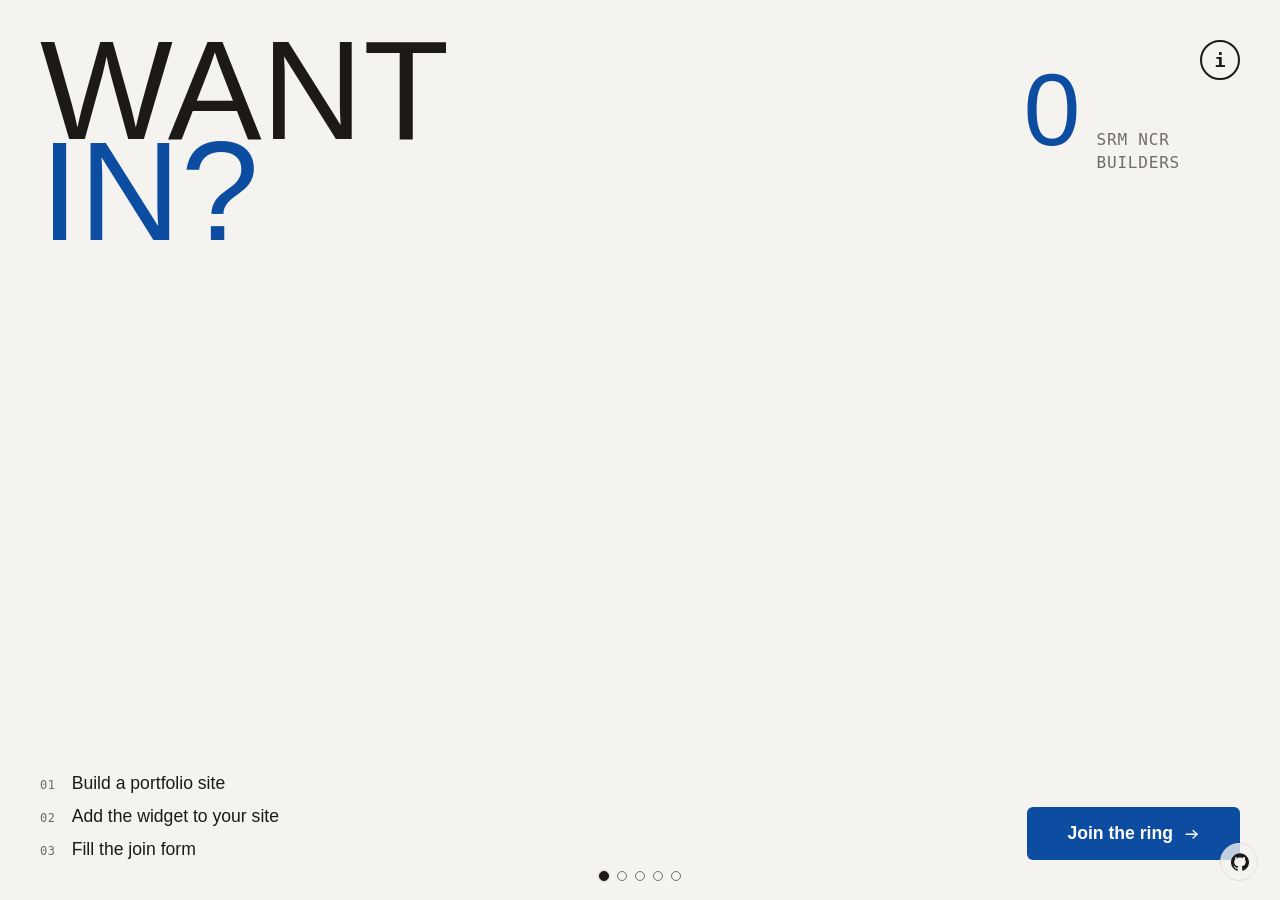
==== commit 71e33caa: "feat(join): persist step across refresh, keep draft after submit; feat(splash): persistent GitHub pi" ====
--- a/index.html
+++ b/index.html
@@ -449,6 +449,12 @@
         <button class="ring-dot" data-dot="4" aria-label="Go to Join"></button>
     </nav>
 
+    <!-- Persistent repo link, outside the cube so it stays on every panel -->
+    <a class="gh-link" href="https://github.com/io-PEAK/srm-ncr-webring" target="_blank" rel="noopener noreferrer" aria-label="View source on GitHub">
+        <svg viewBox="0 0 24 24" fill="currentColor" aria-hidden="true"><path d="M12 .297c-6.63 0-12 5.373-12 12 0 5.303 3.438 9.8 8.205 11.385.6.113.82-.258.82-.577 0-.285-.01-1.04-.015-2.04-3.338.724-4.042-1.61-4.042-1.61C4.422 18.07 3.633 17.7 3.633 17.7c-1.087-.744.084-.729.084-.729 1.205.084 1.838 1.236 1.838 1.236 1.07 1.835 2.809 1.305 3.495.998.108-.776.417-1.305.76-1.605-2.665-.3-5.466-1.332-5.466-5.93 0-1.31.465-2.38 1.235-3.22-.135-.303-.54-1.523.105-3.176 0 0 1.005-.322 3.3 1.23.96-.267 1.98-.399 3-.405 1.02.006 2.04.138 3 .405 2.28-1.552 3.285-1.23 3.285-1.23.645 1.653.24 2.873.12 3.176.765.84 1.23 1.91 1.23 3.22 0 4.61-2.805 5.625-5.475 5.92.42.36.81 1.096.81 2.22 0 1.606-.015 2.896-.015 3.286 0 .315.21.69.825.57C20.565 22.092 24 17.592 24 12.297c0-6.627-5.373-12-12-12"/></svg>
+        <span>GitHub</span>
+    </a>
+
     <!-- ── Scripts: carousel (splash.js), member data (members.js), map animation (splash-map.js), and directory / ring-map / preview logic ── -->
     <script src="js/splash.js" defer></script>
     <script src="js/members.js" defer></script>
--- a/css/splash.css
+++ b/css/splash.css
@@ -0,0 +1,1747 @@
+/* ============================================================
+   css/splash.css — SRM NCR WebRing landing page stylesheet
+   Covers the full-screen splash: hero type, animated India map,
+   about and join panels, ring widget and all responsive
+   breakpoints. Fonts come from ../fonts.css.
+   ============================================================ */
+@import url('../fonts.css');
+
+:root {
+  color-scheme: light;
+  --bg: #f5f3f0;
+  --fg: #1c1917;
+  --fg-muted: #706b66;
+  --fg-faint: #a09a95;
+  --border: #e0ddd8;
+  --border-strong: #1c1917;
+  --accent: #0c4da2;
+  --accent-2: #c8a008;
+  --panel-alt: #efece7;
+  --fg-on-accent: #fff;
+  --font-display: 'Minecraft', sans-serif;
+}
+@media (prefers-color-scheme: dark) {
+  :root {
+    color-scheme: dark;
+    --bg: #13120f;
+    --fg: #e0ddd8;
+    --fg-muted: #928c86;
+    --fg-faint: #56514c;
+    --border: #2a2927;
+    --border-strong: #e0ddd8;
+    --accent: #0c4da2;
+    --accent-2: #c8a008;
+    --panel-alt: #1a1918;
+    --fg-on-accent: #fff;
+    --font-display: 'Minecraft', sans-serif;
+  }
+}
+
+*, *::before, *::after { box-sizing: border-box; margin: 0; padding: 0; }
+
+:focus-visible {
+  outline: 2px solid var(--accent);
+  outline-offset: 2px;
+}
+
+.skip-link {
+  position: fixed;
+  top: -100%;
+  left: 1rem;
+  z-index: 200;
+  padding: 0.5rem 1rem;
+  font-family: 'Space Mono', monospace;
+  font-size: 0.8rem;
+  font-weight: 700;
+  letter-spacing: 0.05em;
+  text-transform: uppercase;
+  color: var(--fg-on-accent);
+  background: var(--accent);
+  border-radius: 0 0 6px 6px;
+  text-decoration: none;
+  transition: top 0.15s;
+}
+
+.skip-link:focus {
+  top: 0;
+}
+
+html, body { height: 100%; width: 100%; }
+
+body {
+  font-family: 'Space Grotesk', -apple-system, BlinkMacSystemFont, sans-serif;
+  -webkit-font-smoothing: antialiased;
+  color: var(--fg);
+  background: var(--bg);
+  overflow: hidden;
+  height: 100vh;
+  height: 100dvh;
+  width: 100vw;
+  margin: 0;
+}
+
+/* ── Ring container ── */
+.ring {
+  position: fixed;
+  inset: 0;
+  overflow: hidden;
+  width: 100vw;
+  height: 100vh;
+  height: 100dvh;
+  perspective: 2000px;
+  -webkit-perspective: 2000px;
+}
+
+.ring-track {
+  position: relative;
+  width: 100vw;
+  height: 100vh;
+  height: 100dvh;
+  transform-style: preserve-3d;
+  -webkit-transform-style: preserve-3d;
+}
+
+/* ── Panels ── */
+.panel {
+  position: absolute;
+  top: 0;
+  left: 0;
+  width: 100vw;
+  height: 100vh;
+  height: 100dvh;
+  overflow: hidden;
+  display: flex;
+  align-items: center;
+  justify-content: center;
+  background: var(--bg);
+  backface-visibility: hidden;
+  -webkit-backface-visibility: hidden;
+  contain: layout style paint;
+}
+
+.panel--alt { background: var(--panel-alt); }
+
+/* ── Panel 1: Splash ── */
+.splash-inner {
+  width: calc(100% - 5rem);
+  height: calc(100% - 5rem);
+  display: flex;
+  flex-direction: column;
+  justify-content: space-between;
+  position: relative;
+  user-select: none;
+  container-type: inline-size;
+}
+
+.poster-text {
+  line-height: 0.72;
+  letter-spacing: -0.05em;
+  text-transform: uppercase;
+  font-weight: 900;
+}
+
+.stretch-wide { display: block; }
+
+.splash-inner > header {
+  display: flex;
+  justify-content: space-between;
+  align-items: flex-start;
+  position: relative;
+  z-index: 2;
+}
+
+.hero-top {
+  font-family: var(--font-display);
+  font-weight: 400;
+  letter-spacing: 0;
+  font-size: 12cqw;
+  color: var(--fg);
+  display: flex;
+  flex-direction: column;
+  align-items: flex-start;
+}
+
+.splash-inner > footer {
+  position: relative;
+  z-index: 2;
+}
+
+.hero-bottom { width: 100%; container-type: inline-size; }
+
+.hero-bottom-inner {
+  display: flex;
+  align-items: center;
+  justify-content: space-between;
+  gap: 2cqw;
+}
+
+.hero-bottom-text {
+  font-family: 'Minecraft', sans-serif;
+  font-weight: 400;
+  font-size: 14cqw;
+  line-height: 0.75;
+  white-space: nowrap;
+  letter-spacing: 0;
+  color: var(--accent);
+}
+
+.hero-bottom-text sup {
+  font-size: 0.5em;
+  line-height: 1;
+  vertical-align: super;
+  margin-right: 0.02em;
+  letter-spacing: 0.01em;
+  color: var(--accent-2);
+}
+
+/* Top-right: SRM logo where webring.ca shows the flag */
+.hero-flag {
+  height: 13cqw;
+  max-height: 160px;
+  width: auto;
+  flex-shrink: 0;
+  filter: drop-shadow(0 1px 2px rgba(0, 0, 0, 0.15));
+}
+
+/* Widget: ← tree → links into the ring */
+.ring-widget {
+  display: flex;
+  align-items: center;
+  justify-content: flex-end;
+  gap: 1cqw;
+  flex-shrink: 0;
+  width: 31.68vw;
+  padding-right: 1.5rem;
+  box-sizing: border-box;
+}
+
+.ring-widget-arrow {
+  font-family: 'Space Grotesk', sans-serif;
+  font-size: 6cqw;
+  font-weight: 700;
+  color: var(--fg);
+  text-decoration: none;
+  line-height: 1;
+  transition: color 0.15s;
+}
+
+.ring-widget-arrow:hover { color: var(--accent); }
+
+.ring-widget-leaf {
+  display: flex;
+  align-items: center;
+}
+
+.ring-widget-leaf img {
+  height: 9cqw;
+  width: auto;
+}
+
+.splash-map-wrap {
+  position: absolute;
+  top: 50%;
+  left: 57%;
+  transform: translate(-50%, -50%);
+  z-index: 1;
+  pointer-events: none;
+}
+
+.splash-map {
+  display: block;
+  height: 76vh;
+  width: auto;
+  aspect-ratio: 1000 / 1100;
+  max-width: 92vw;
+}
+
+.splash-states {
+  fill: none;
+  stroke: var(--fg);
+  stroke-opacity: 0.35;
+  stroke-width: 0.5;
+}
+
+.splash-outline {
+  fill: none;
+  stroke: var(--fg-muted);
+  stroke-width: 1.5;
+  stroke-linejoin: round;
+}
+
+/* ── Webring animation ── */
+@keyframes anim-dot-in {
+  0%   { opacity: 0; transform: scale(0); }
+  60%  { opacity: 0.85; transform: scale(1.3); }
+  100% { opacity: 0.7; transform: scale(1); }
+}
+@keyframes anim-dot-pulse {
+  0%, 100% { transform: scale(1); opacity: 0.7; }
+  50%      { transform: scale(1.15); opacity: 0.85; }
+}
+@keyframes anim-line-draw {
+  from { stroke-dashoffset: 2000; opacity: 0; }
+  to   { stroke-dashoffset: 0; opacity: 0.35; }
+}
+@keyframes anim-march {
+  from { stroke-dasharray: 8 5; stroke-dashoffset: 0; }
+  to   { stroke-dasharray: 8 5; stroke-dashoffset: -13; }
+}
+
+.anim-dot {
+  fill: var(--accent-2);
+  opacity: 0;
+  transform-origin: center;
+  transform-box: fill-box;
+  animation:
+    anim-dot-in 0.4s ease-out forwards,
+    anim-dot-pulse 1.7s ease-in-out 0.5s infinite;
+}
+.anim-line {
+  fill: none;
+  stroke: var(--accent-2);
+  stroke-width: 1.2;
+  stroke-linecap: round;
+  stroke-dasharray: 2000 2000;
+  stroke-dashoffset: 2000;
+  opacity: 0;
+  animation:
+    anim-line-draw 0.8s ease-out forwards,
+    anim-march 1.2s linear infinite;
+}
+
+@media (prefers-reduced-motion: reduce) {
+  .anim-dot  { animation: none; opacity: 0.7; }
+  .anim-line { animation: none; stroke-dasharray: 8 5; stroke-dashoffset: 0; opacity: 0.35; }
+}
+
+/* Pause infinite animations on offscreen panels */
+.panel[data-offscreen] .anim-line { animation-play-state: paused; }
+.panel[data-offscreen] .anim-dot  { animation-play-state: paused; }
+
+/* ── Panel 2: About ── */
+.about-inner {
+  width: calc(100% - 5rem);
+  height: calc(100% - 5rem);
+  margin: auto;
+  display: grid;
+  grid-template-columns: 1fr 1fr;
+  gap: 3rem;
+  align-items: center;
+  overflow: hidden;
+}
+
+/* Left: text column */
+.about-left {
+  display: flex;
+  flex-direction: column;
+  justify-content: center;
+  gap: 2.5rem;
+}
+
+/* Right: visuals column */
+.about-right {
+  position: relative;
+  display: flex;
+  align-items: center;
+  justify-content: center;
+  height: 100%;
+}
+
+/* SRM logo watermark — behind everything in right column */
+.about-leaf-bg {
+  position: absolute;
+  top: 50%;
+  left: 50%;
+  transform: translate(-50%, -50%);
+  width: 90%;
+  max-width: 420px;
+  opacity: 0.08;
+  pointer-events: none;
+  z-index: 0;
+}
+
+@media (prefers-color-scheme: dark) {
+  .about-leaf-bg {
+    filter: invert(1);
+    opacity: 0.05;
+  }
+}
+
+/* Webring collage image — main visual in right column */
+.about-collage {
+  position: relative;
+  z-index: 2;
+  width: min(96%, 38rem);
+  aspect-ratio: 1;
+  object-fit: contain;
+  box-shadow:
+    0 2px 3px rgba(0, 0, 0, 0.3),
+    0 18px 34px -14px rgba(0, 0, 0, 0.55);
+}
+
+/* Heading */
+.about-headline {
+  font-family: var(--font-display);
+  font-weight: 400;
+  letter-spacing: 0;
+  font-size: clamp(3rem, 7vw, 8rem);
+  line-height: 0.92;
+  color: var(--fg);
+}
+
+/* Lead text */
+.about-lead {
+  display: flex;
+  flex-direction: column;
+  gap: 1rem;
+  font-family: 'Space Grotesk', sans-serif;
+  font-size: clamp(1.05rem, 1.4vw, 1.25rem);
+  line-height: 1.6;
+  color: var(--fg);
+}
+
+.about-lead p { margin: 0; }
+
+/* ── Panel 3: Directory (split layout) ── */
+.directory-inner {
+  width: 100%;
+  height: 100%;
+  display: flex;
+  align-items: stretch;
+  padding: 2.5rem 3rem;
+  gap: 2.5rem;
+}
+
+/* Left: directory list */
+.directory-list-wrap {
+  flex: 1 1 50%;
+  display: flex;
+  flex-direction: column;
+  gap: 1.25rem;
+  min-height: 0;
+  min-width: 0;
+  overflow: hidden;
+}
+
+.directory-list {
+  display: flex;
+  flex-direction: column;
+  overflow: hidden;
+  flex: 1;
+  min-height: 0;
+}
+
+.directory-pagination {
+  display: flex;
+  align-items: center;
+  justify-content: center;
+  gap: 0.75rem;
+  padding: 0.6rem 0 0;
+  font-family: 'Space Mono', monospace;
+  font-size: 0.75rem;
+  color: var(--fg-muted);
+  letter-spacing: 0.04em;
+}
+
+.directory-pagination.is-hidden {
+  display: none;
+}
+
+.directory-pagination-btn {
+  background: none;
+  border: 1px solid var(--border);
+  color: var(--fg-muted);
+  font-family: 'Space Mono', monospace;
+  font-size: 0.75rem;
+  padding: 0.25rem 0.6rem;
+  border-radius: 4px;
+  cursor: pointer;
+  transition: color 0.15s, border-color 0.15s;
+}
+
+.directory-pagination-btn:hover {
+  color: var(--fg);
+  border-color: var(--fg-muted);
+}
+
+.directory-pagination-btn:disabled {
+  opacity: 0.3;
+  cursor: default;
+}
+
+/* Mobile card arrow buttons -- hidden on desktop */
+.directory-arrow {
+  display: none;
+}
+
+.directory-header {
+  display: flex;
+  align-items: center;
+  gap: 0.75rem;
+  padding: 0 0 0.4rem;
+  border-bottom: 1px solid var(--border-strong);
+  font-family: 'Space Mono', monospace;
+  font-size: 1rem;
+  font-weight: 700;
+  letter-spacing: 0.1em;
+  text-transform: uppercase;
+  color: var(--fg);
+}
+
+.directory-header-name { flex: 1; }
+.directory-header-badge { width: 5.5rem; margin-right: 1rem; }
+.directory-header-site { width: 10rem; }
+.directory-header-city { width: 5.5rem; text-align: right; }
+
+.directory-row {
+  display: flex;
+  align-items: center;
+  gap: 0.75rem;
+  padding: 0.65rem 0;
+  border-bottom: 1px solid var(--border);
+  text-decoration: none;
+  color: var(--fg);
+  transition: background 0.15s;
+}
+
+.directory-row:hover,
+.directory-row:focus-visible {
+  background: color-mix(in srgb, var(--fg) 4%, transparent);
+}
+
+.directory-list.has-search .directory-row {
+  opacity: 0.25;
+  transition: opacity 0.2s;
+}
+
+.directory-list.is-paginated.has-search {
+  overflow-y: auto;
+  overflow-x: hidden;
+  scrollbar-gutter: stable;
+  scrollbar-width: thin;
+  scrollbar-color: var(--border) transparent;
+}
+
+.directory-list.has-search .directory-row.is-search-match {
+  opacity: 1;
+  background: color-mix(in srgb, var(--accent) 8%, transparent);
+}
+
+.directory-row:focus-visible {
+  outline-offset: -2px;
+}
+
+.directory-row-name {
+  font-size: 0.9rem;
+  font-weight: 600;
+  letter-spacing: -0.01em;
+  flex: 1;
+  min-width: 0;
+  white-space: nowrap;
+  overflow: hidden;
+  text-overflow: ellipsis;
+}
+
+.directory-row-badge {
+  width: 5.5rem;
+  display: flex;
+  align-items: center;
+  justify-content: flex-start;
+  flex-shrink: 0;
+  margin-right: 1rem;
+}
+.directory-row-badge img {
+  display: block;
+  height: 31px;
+  width: 88px;
+  object-fit: cover;
+  border-radius: 4px;
+  background: var(--panel-alt);
+}
+.directory-row-badge.is-missing {
+  font-family: 'Space Mono', monospace;
+  font-size: 0.7rem;
+  color: var(--fg-faint);
+}
+
+.directory-row-site {
+  font-size: 0.9rem;
+  font-weight: 600;
+  letter-spacing: -0.01em;
+  color: var(--fg);
+  width: 10rem;
+  white-space: nowrap;
+  overflow: hidden;
+  text-overflow: ellipsis;
+}
+
+@media (hover: hover) {
+  .directory-row:hover .directory-row-site {
+    color: var(--accent-2);
+  }
+}
+
+.directory-row-city {
+  font-size: 0.9rem;
+  font-weight: 600;
+  letter-spacing: -0.01em;
+  color: var(--fg-muted);
+  width: 5.5rem;
+  text-align: right;
+  flex-shrink: 0;
+}
+
+.directory-row-visit {
+  display: none;
+}
+
+/* Right: ring */
+.directory-ring-wrap {
+  flex: 1 1 50%;
+  display: flex;
+  flex-direction: column;
+  align-items: center;
+  justify-content: center;
+  gap: 0.75rem;
+  min-width: 0;
+  position: relative;
+}
+
+.directory-search {
+  width: 100%;
+  flex: 0 0 auto;
+}
+
+.directory-search-input {
+  width: 100%;
+  box-sizing: border-box;
+  padding: 0.65rem 0.85rem;
+  border: 1px solid var(--border);
+  border-radius: 12px;
+  background: var(--bg);
+  color: var(--fg);
+  font-family: 'Space Mono', monospace;
+  font-size: 0.85rem;
+  letter-spacing: 0.02em;
+  outline: none;
+  transition: border-color 0.15s;
+}
+
+.directory-search-input::placeholder {
+  color: var(--fg-muted);
+}
+
+.directory-search-input:focus-visible {
+  border-color: var(--accent);
+}
+
+#ring-viz {
+  width: 100%;
+  flex: 1;
+  border: 1px solid var(--border);
+  border-radius: 12px;
+  overflow: hidden;
+  display: flex;
+  align-items: center;
+  justify-content: center;
+  position: relative;
+}
+
+.directory-ring-svg {
+  width: 100%;
+  height: 100%;
+  cursor: grab;
+}
+
+.directory-ring-svg.is-panning {
+  cursor: grabbing;
+}
+
+.directory-ring-svg a {
+  cursor: pointer;
+}
+
+/* Pan/zoom controls for the ring map */
+.ring-map-controls {
+  position: absolute;
+  top: 0.65rem;
+  right: 0.65rem;
+  z-index: 5;
+  display: flex;
+  flex-direction: column;
+  gap: 0.4rem;
+}
+
+.ring-map-btn {
+  width: 2rem;
+  height: 2rem;
+  display: flex;
+  align-items: center;
+  justify-content: center;
+  border: 1px solid var(--border);
+  border-radius: 8px;
+  background: var(--bg);
+  color: var(--fg);
+  font-family: 'Space Grotesk', sans-serif;
+  font-size: 1.1rem;
+  font-weight: 700;
+  line-height: 1;
+  cursor: pointer;
+  box-shadow: 0 2px 6px rgba(0, 0, 0, 0.18);
+  transition: border-color 0.15s, color 0.15s, transform 0.1s;
+}
+
+.ring-map-btn:hover {
+  border-color: var(--accent);
+  color: var(--accent);
+}
+
+.ring-map-btn:active {
+  transform: scale(0.92);
+}
+
+.ring-map-btn:focus-visible {
+  outline: 2px solid var(--accent);
+  outline-offset: 2px;
+}
+
+/* Ring nodes */
+.ring-node {
+  transition: opacity 0.25s;
+}
+
+.ring-node-dot {
+  fill: var(--accent-2);
+  opacity: 0.7;
+  transition: transform 0.2s, opacity 0.2s;
+  transform-origin: center;
+  transform-box: fill-box;
+}
+
+.ring-node-label {
+  fill: var(--fg);
+  font-family: 'Space Grotesk', sans-serif;
+  font-size: 9px;
+  font-weight: 600;
+  text-anchor: middle;
+  pointer-events: none;
+  opacity: 0.85;
+  transition: opacity 0.2s, fill 0.2s;
+}
+
+/* Ring links */
+.ring-link-line {
+  fill: none;
+  stroke: var(--fg-muted);
+  stroke-width: 1;
+  opacity: 0.35;
+  transition: opacity 0.25s, stroke 0.25s, stroke-width 0.25s;
+}
+
+/* Ghost ring path */
+.ring-ghost-path {
+  fill: none;
+  stroke: var(--border);
+  stroke-width: 0.5;
+  stroke-dasharray: 3 6;
+  opacity: 0.15;
+}
+
+/* Hover bloom states */
+.directory-ring-wrap.has-highlight .ring-node {
+  opacity: 0.15;
+}
+
+.directory-ring-wrap.has-highlight .ring-link-line {
+  opacity: 0.05;
+}
+
+.directory-ring-wrap.has-highlight .ring-node.is-highlighted {
+  opacity: 1;
+}
+
+.directory-ring-wrap.has-highlight .ring-link-line.is-highlighted {
+  opacity: 0.5;
+  stroke: var(--accent-2);
+  stroke-width: 1;
+}
+
+.ring-node.is-highlighted .ring-node-dot {
+  transform: scale(1.3);
+  opacity: 1;
+}
+
+.ring-node.is-highlighted .ring-node-label {
+  opacity: 1;
+  fill: var(--accent-2);
+}
+
+/* ── Panel 4: Explore (live site preview) ── */
+.preview-inner {
+  width: 100%;
+  height: 100%;
+  position: relative;
+  overflow: hidden;
+}
+
+.preview-iframe-wrap {
+  position: absolute;
+  inset: 0 0 calc(28px + 1.2rem) 0;
+  z-index: 1;
+  overflow: hidden;
+}
+
+.preview-iframe-wrap iframe {
+  width: 100%;
+  height: 100%;
+  border: none;
+  opacity: 0;
+  transition: opacity 0.4s ease;
+  pointer-events: none;
+}
+
+.preview-iframe-wrap::after {
+  content: '';
+  position: absolute;
+  top: 0;
+  right: 0;
+  bottom: 0;
+  width: 8px;
+  z-index: 2;
+  background: linear-gradient(to right, transparent, var(--bg));
+  pointer-events: none;
+}
+
+.preview-iframe-wrap iframe.is-interactive {
+  pointer-events: auto;
+}
+
+.preview-iframe-wrap iframe.is-loaded {
+  opacity: 1;
+}
+
+.preview-overlay {
+  position: absolute;
+  inset: 0;
+  z-index: 5;
+  cursor: pointer;
+}
+
+.preview-overlay.is-dismissed {
+  pointer-events: none;
+  cursor: default;
+}
+
+.preview-overlay.is-fading .preview-overlay-hint,
+.preview-overlay.is-dismissed .preview-overlay-hint {
+  opacity: 0;
+  transition: opacity 0.3s;
+}
+
+.preview-overlay-hint {
+  position: absolute;
+  top: 50%;
+  left: 50%;
+  transform: translate(-50%, -50%);
+  font-family: 'Space Mono', monospace;
+  font-size: 0.75rem;
+  letter-spacing: 0.08em;
+  text-transform: uppercase;
+  color: var(--fg-muted);
+  background: color-mix(in srgb, var(--bg) 85%, transparent);
+  backdrop-filter: blur(8px);
+  -webkit-backdrop-filter: blur(8px);
+  padding: 0.5rem 1rem;
+  border-radius: 4px;
+  border: 1px solid var(--border);
+  opacity: 0;
+  transition: opacity 0.3s;
+  pointer-events: none;
+}
+
+.preview-overlay.is-loading .preview-overlay-hint {
+  opacity: 0 !important;
+}
+
+.preview-overlay:hover:not(.is-fading):not(.is-dismissed):not(.is-loading) .preview-overlay-hint {
+  opacity: 1;
+}
+
+/* Mobile: show hint by default since there's no hover */
+@media (max-width: 767px) {
+  .preview-overlay:not(.is-fading):not(.is-dismissed):not(.is-loading) .preview-overlay-hint {
+    opacity: 1;
+  }
+}
+
+/* Exit pill — hidden on desktop, corner pill on mobile */
+.preview-exit-pill {
+  display: none;
+}
+
+.preview-skeleton {
+  position: absolute;
+  inset: 0;
+  display: flex;
+  flex-direction: column;
+  align-items: center;
+  justify-content: center;
+  gap: 1.5rem;
+  z-index: 0;
+}
+
+.preview-skeleton-label {
+  font-family: 'Space Mono', monospace;
+  font-size: 0.8rem;
+  letter-spacing: 0.1em;
+  text-transform: uppercase;
+  color: var(--fg-muted);
+}
+
+.preview-skeleton-shimmer {
+  width: 60%;
+  max-width: 400px;
+  height: 4px;
+  border-radius: 2px;
+  background: linear-gradient(90deg, var(--border) 25%, var(--fg-faint) 50%, var(--border) 75%);
+  background-size: 200% 100%;
+  animation: shimmer 1.5s ease-in-out infinite;
+}
+
+@keyframes shimmer {
+  0% { background-position: 200% 0; }
+  100% { background-position: -200% 0; }
+}
+
+.panel[data-offscreen] .preview-skeleton-shimmer { animation-play-state: paused; }
+
+.preview-fallback {
+  position: absolute;
+  inset: 0;
+  display: flex;
+  align-items: center;
+  justify-content: center;
+  z-index: 2;
+}
+
+.preview-fallback-card {
+  display: flex;
+  flex-direction: column;
+  align-items: center;
+  gap: 1rem;
+  padding: 3rem;
+  border: 1px solid var(--border);
+  border-radius: 12px;
+  max-width: 360px;
+  text-align: center;
+}
+
+.preview-fallback-name {
+  font-size: 1.5rem;
+  font-weight: 700;
+  letter-spacing: -0.02em;
+  color: var(--fg);
+}
+
+.preview-fallback-meta {
+  font-family: 'Space Mono', monospace;
+  font-size: 0.75rem;
+  color: var(--fg-muted);
+  letter-spacing: 0.05em;
+  text-transform: uppercase;
+}
+
+.preview-fallback-link {
+  display: inline-block;
+  padding: 0.65rem 1.5rem;
+  font-family: 'Space Grotesk', sans-serif;
+  font-size: 0.9rem;
+  font-weight: 600;
+  color: var(--fg-on-accent);
+  background: var(--accent);
+  border-radius: 6px;
+  text-decoration: none;
+  transition: opacity 0.2s, transform 0.2s;
+}
+
+.preview-fallback-link:hover {
+  opacity: 0.85;
+  transform: translateY(-2px);
+}
+
+.preview-fallback-link:visited { color: var(--fg-on-accent); }
+
+.preview-controls {
+  position: absolute;
+  bottom: 0;
+  left: 0;
+  right: 0;
+  z-index: 10;
+  display: flex;
+  align-items: center;
+  gap: 0.75rem;
+  padding: 0.6rem 1.25rem;
+  background: color-mix(in srgb, var(--bg) 55%, transparent);
+  backdrop-filter: blur(12px);
+  -webkit-backdrop-filter: blur(12px);
+  border-top: 1px solid color-mix(in srgb, var(--fg) 10%, transparent);
+  box-shadow: 0 -4px 16px color-mix(in srgb, var(--bg) 30%, transparent);
+}
+
+.preview-nav {
+  background: color-mix(in srgb, var(--bg) 50%, transparent);
+  border: 1px solid color-mix(in srgb, var(--fg) 15%, transparent);
+  border-radius: 50%;
+  width: 28px;
+  height: 28px;
+  display: flex;
+  align-items: center;
+  justify-content: center;
+  cursor: pointer;
+  color: var(--fg);
+  font-size: 0.8rem;
+  line-height: 1;
+  transition: background 0.2s;
+  flex-shrink: 0;
+  text-shadow: 0 0 4px var(--bg);
+}
+
+.preview-nav:hover,
+.preview-nav:focus-visible {
+  background: color-mix(in srgb, var(--bg) 70%, transparent);
+}
+
+.preview-info {
+  display: flex;
+  align-items: center;
+  gap: 0.5rem;
+  flex: 1;
+  min-width: 0;
+  line-height: 1;
+}
+
+.preview-member-name {
+  font-size: 0.85rem;
+  font-weight: 600;
+  letter-spacing: -0.01em;
+  line-height: 1.3;
+  white-space: nowrap;
+  overflow: hidden;
+  text-overflow: ellipsis;
+  text-shadow: 0 0 8px var(--bg);
+}
+
+.preview-member-sep {
+  color: var(--fg-faint);
+  text-shadow: 0 0 6px var(--bg);
+}
+
+.preview-member-url {
+  font-size: 0.7rem;
+  font-weight: 500;
+  letter-spacing: 0.01em;
+  color: var(--fg-muted);
+  text-decoration: none;
+  white-space: nowrap;
+  overflow: hidden;
+  text-overflow: ellipsis;
+  text-shadow: 0 0 8px var(--bg);
+}
+
+.preview-member-url:hover {
+  text-decoration: underline;
+}
+
+.preview-member-url:visited {
+  color: var(--fg-muted);
+}
+
+.preview-member-city {
+  font-size: 0.7rem;
+  font-weight: 500;
+  letter-spacing: 0.01em;
+  color: var(--fg-muted);
+  white-space: nowrap;
+  flex-shrink: 0;
+  text-shadow: 0 0 8px var(--bg);
+}
+
+.preview-open {
+  color: var(--fg);
+  text-decoration: none;
+  flex-shrink: 0;
+  display: flex;
+  align-items: center;
+  transition: opacity 0.2s;
+}
+
+.preview-open:hover { opacity: 0.6; }
+
+@media (max-width: 767px) {
+  .preview-inner {
+    min-height: 80vh;
+  }
+  .preview-iframe-wrap {
+    inset: 0 0 calc(44px + 1.2rem) 0;
+  }
+  .preview-controls {
+    padding: 0.6rem 1rem;
+    gap: 0.5rem;
+  }
+  .preview-nav {
+    width: 44px;
+    height: 44px;
+    font-size: 1rem;
+  }
+  .preview-info {
+    flex-wrap: wrap;
+    gap: 0.2rem 0.4rem;
+  }
+  .preview-member-sep {
+    display: none;
+  }
+  .preview-member-name {
+    flex-basis: 100%;
+    font-size: 0.8rem;
+  }
+  .preview-member-url {
+    font-size: 0.65rem;
+  }
+  .preview-member-city {
+    display: none;
+  }
+  .preview-exit-pill {
+    display: flex;
+    position: absolute;
+    top: 0.5rem;
+    right: 0.5rem;
+    z-index: 6;
+    align-items: center;
+    gap: 0.3rem;
+    padding: 0.25rem 0.55rem;
+    background: color-mix(in srgb, var(--bg) 85%, transparent);
+    backdrop-filter: blur(12px);
+    -webkit-backdrop-filter: blur(12px);
+    border: 1px solid color-mix(in srgb, var(--fg) 12%, transparent);
+    border-radius: 999px;
+    font-family: 'Space Mono', monospace;
+    font-size: 0.6rem;
+    letter-spacing: 0.06em;
+    text-transform: uppercase;
+    color: var(--fg-muted);
+    cursor: pointer;
+    opacity: 0;
+    pointer-events: none;
+    transition: opacity 0.25s ease, color 0.2s;
+  }
+  .preview-exit-pill.is-visible {
+    opacity: 1;
+    pointer-events: auto;
+  }
+}
+
+/* ── Panel 5: Join CTA ── */
+.join-inner {
+  width: calc(100% - 5rem);
+  height: calc(100% - 5rem);
+  display: flex;
+  flex-direction: column;
+  justify-content: space-between;
+  position: relative;
+  user-select: none;
+}
+
+.join-top {
+  display: flex;
+  justify-content: space-between;
+  align-items: flex-start;
+}
+
+.join-top-right {
+  display: flex;
+  align-items: flex-start;
+  gap: 1.25rem;
+}
+
+.join-info {
+  width: 2.5rem;
+  height: 2.5rem;
+  display: flex;
+  align-items: center;
+  justify-content: center;
+  border: 2px solid var(--fg);
+  border-radius: 50%;
+  font-family: 'Space Mono', monospace;
+  font-size: 1.15rem;
+  font-weight: 700;
+  font-style: normal;
+  color: var(--fg);
+  text-decoration: none;
+  transition: background 0.2s, color 0.2s, border-color 0.2s;
+}
+
+.join-info:hover,
+.join-info.is-overlay-hover,
+.join-info:focus-visible {
+  background: var(--accent);
+  border-color: var(--accent);
+  color: var(--fg-on-accent);
+}
+
+.join-headline {
+  font-family: var(--font-display);
+  font-weight: 400;
+  letter-spacing: 0;
+  font-size: clamp(4rem, 11vw, 10rem);
+  color: var(--fg);
+  display: flex;
+  flex-direction: column;
+  align-items: flex-start;
+}
+
+.join-headline-accent {
+  color: var(--accent);
+}
+
+.join-count {
+  display: flex;
+  align-items: baseline;
+  gap: 1rem;
+  padding-top: 1.5vw;
+}
+
+.join-count-number {
+  font-family: var(--font-display);
+  font-weight: 400;
+  letter-spacing: 0;
+  font-size: clamp(2rem, 8vw, 7rem);
+  line-height: 1;
+  color: var(--accent);
+}
+
+.join-count-label {
+  font-family: 'Space Mono', monospace;
+  font-size: 1rem;
+  letter-spacing: 0.05em;
+  text-transform: uppercase;
+  color: var(--fg-muted);
+  line-height: 1.4;
+}
+
+.join-leaf {
+  position: absolute;
+  top: 50%;
+  left: 50%;
+  transform: translate(-50%, -50%);
+  width: 60vw;
+  max-width: 560px;
+  height: auto;
+  opacity: 0.08;
+  pointer-events: none;
+}
+
+@media (prefers-color-scheme: dark) {
+  .join-leaf { filter: invert(1); opacity: 0.1; }
+}
+
+.join-bottom {
+  display: flex;
+  justify-content: space-between;
+  align-items: flex-end;
+  position: relative;
+  z-index: 2;
+}
+
+.join-steps {
+  display: flex;
+  flex-direction: column;
+  gap: 0.75rem;
+}
+
+.join-step {
+  display: flex;
+  align-items: baseline;
+  gap: 1rem;
+}
+
+.join-step-num {
+  font-family: 'Space Mono', monospace;
+  font-size: 0.75rem;
+  color: var(--fg-muted);
+  letter-spacing: 0.05em;
+}
+
+.join-step-text {
+  font-size: 1.1rem;
+  font-weight: 500;
+  color: var(--fg);
+}
+
+.join-button {
+  display: inline-block;
+  padding: 1rem 2.5rem;
+  font-family: 'Space Grotesk', sans-serif;
+  font-size: 1.1rem;
+  font-weight: 700;
+  color: var(--fg-on-accent);
+  background: var(--accent);
+  border: none;
+  border-radius: 6px;
+  text-decoration: none;
+  transition: opacity 0.2s, transform 0.2s;
+}
+
+.join-button:hover,
+.join-button.is-overlay-hover {
+  opacity: 0.85;
+}
+
+.join-arrow {
+  display: inline-block;
+  width: 0.85em;
+  height: 0.6em;
+  margin-left: 0.45rem;
+  vertical-align: middle;
+}
+
+.join-button:visited { color: var(--fg-on-accent); }
+
+/* ── Dot indicators ── */
+.ring-dots {
+  position: fixed;
+  bottom: 0;
+  left: 50%;
+  transform: translateX(-50%);
+  display: flex;
+  align-items: center;
+  gap: 0.5rem;
+  z-index: 100;
+  height: calc(28px + 1.2rem);
+}
+
+/* Small persistent repo pill, fixed outside the cube so it stays on every panel.
+   Icon-only by default; on hover it widens right-to-left and reveals "GitHub". */
+.gh-link {
+  position: fixed;
+  right: 1.4rem;
+  bottom: 1.2rem;
+  z-index: 100;
+  display: flex;
+  align-items: center;
+  gap: 0.5rem;
+  height: 38px;
+  width: 38px;
+  box-sizing: border-box;
+  padding: 0 10px;
+  border-radius: 999px;
+  border: 1px solid var(--border);
+  background: color-mix(in srgb, var(--bg) 78%, transparent);
+  color: var(--fg);
+  overflow: hidden;
+  white-space: nowrap;
+  text-decoration: none;
+  transition: width 0.28s ease, color 0.15s, border-color 0.15s;
+}
+.gh-link svg { width: 18px; height: 18px; flex: none; }
+.gh-link span {
+  font-family: 'Space Grotesk', sans-serif;
+  font-size: 0.8rem;
+  font-weight: 600;
+  letter-spacing: 0.02em;
+  opacity: 0;
+  transition: opacity 0.18s ease 0.1s;
+}
+.gh-link:hover,
+.gh-link:focus-visible {
+  width: 100px;
+  border-color: #8957e5;
+  color: #8957e5;
+}
+.gh-link:hover span,
+.gh-link:focus-visible span { opacity: 1; }
+
+.ring-dot {
+  position: relative;
+  width: 10px;
+  height: 10px;
+  border-radius: 50%;
+  border: 1.5px solid var(--fg-muted);
+  background: transparent;
+  cursor: pointer;
+  padding: 0;
+  transition: background 0.2s, border-color 0.2s, transform 0.2s, box-shadow 0.2s;
+  box-shadow: 0 0 4px var(--bg), 0 0 8px var(--bg);
+}
+
+/* Expand touch target without overlapping adjacent dot hit areas */
+.ring-dot::before {
+  content: '';
+  position: absolute;
+  inset: -4px; /* 18px hit area = gap + dot, no overlap on desktop */
+  border-radius: 50%;
+}
+
+.ring-dot:hover {
+  border-color: var(--fg);
+  transform: scale(1.3);
+}
+
+.ring-dot:focus-visible {
+  outline-offset: 6px;
+}
+
+.ring-dot.is-active {
+  background: var(--fg);
+  border-color: var(--fg);
+  box-shadow: 0 0 4px var(--bg), 0 0 8px var(--bg), 0 0 2px var(--fg);
+}
+
+/* ── Mobile: vertical cylinder ── */
+@media (max-width: 767px) {
+  .ring { perspective: 1600px; -webkit-perspective: 1600px; touch-action: pan-x; }
+
+  /* Dots: vertical strip on right edge */
+  .ring-dots {
+    right: 0.75rem;
+    left: auto;
+    bottom: 50%;
+    transform: translateY(50%);
+    flex-direction: column;
+    gap: 1.25rem;
+    height: auto;
+  }
+
+  .ring-dot::before {
+    inset: -10px; /* 30px hit area = gap (20px) + dot (10px), no overlap on mobile */
+  }
+
+  .splash-inner {
+    width: calc(100% - 1.25rem);
+    height: calc(100% - 1.25rem);
+    min-height: calc(100vh - 1.25rem);
+    min-height: calc(100dvh - 1.25rem);
+  }
+
+  .splash-inner > header {
+    display: flex;
+    flex-wrap: wrap;
+    align-items: flex-end;
+  }
+
+  .hero-top {
+    display: contents;
+  }
+
+  .hero-top .stretch-wide {
+    font-size: 18vw;
+    line-height: 0.78;
+  }
+
+  .hero-top .stretch-wide:first-child {
+    width: 100%;
+    font-size: 23vw;
+  }
+
+  .hero-flag {
+    position: static;
+    height: 20vw;
+    margin-left: auto;
+  }
+
+  .splash-map-wrap {
+    left: 50%;
+  }
+
+  .splash-map {
+    height: 70vh;
+  }
+
+  .hero-bottom-inner {
+    flex-direction: column-reverse;
+    align-items: center;
+    gap: 3vw;
+  }
+
+  .hero-bottom-text {
+    font-size: 28cqw;
+  }
+
+  .ring-widget { width: 60vw; justify-content: center; }
+  .ring-widget-arrow { font-size: 8cqw; }
+  .ring-widget-leaf img { height: 12cqw; }
+
+  /* ── Mobile: about ── */
+  .about-inner {
+    width: calc(100% - 2.5rem);
+    height: calc(100% - 2.5rem);
+    grid-template-columns: 1fr;
+    gap: 1.5rem;
+  }
+
+  .about-left {
+    gap: 1.5rem;
+  }
+
+  .about-right {
+    display: none;
+  }
+
+  .about-headline {
+    font-size: clamp(2.5rem, 12vw, 4.5rem);
+  }
+
+  .about-lead {
+    font-size: 1rem;
+  }
+
+  /* ── Mobile: directory stacks vertically ── */
+  .directory-inner {
+    flex-direction: column;
+    padding: 1rem 0 1.5rem;
+    gap: 0.75rem;
+    height: 100%;
+  }
+
+  .directory-list-wrap {
+    flex: 0 0 auto;
+    order: 2;
+    overflow: visible;
+    padding: 0;
+    max-height: 130px;
+    flex-direction: row;
+    align-items: center;
+    gap: 0;
+  }
+
+  .directory-header {
+    display: none;
+  }
+
+  .directory-pagination {
+    display: none;
+  }
+
+  .directory-arrow {
+    display: flex;
+    align-items: center;
+    justify-content: center;
+    flex: 0 0 36px;
+    width: 36px;
+    height: 72px;
+    background: none;
+    border: none;
+    color: var(--fg-muted);
+    cursor: pointer;
+    padding: 0;
+    touch-action: manipulation;
+    -webkit-tap-highlight-color: transparent;
+    transition: color 0.15s, opacity 0.15s;
+  }
+
+  .directory-arrow:disabled {
+    opacity: 0.2;
+    cursor: default;
+  }
+
+  .directory-arrow:not(:disabled):active {
+    color: var(--accent);
+  }
+
+  .directory-list {
+    flex-direction: row;
+    overflow-x: auto;
+    overflow-y: hidden;
+    -webkit-overflow-scrolling: touch;
+    touch-action: pan-x;
+    gap: 0.75rem;
+    padding-left: 0.25rem;
+    padding-right: 0.25rem;
+    max-height: none;
+    flex: 1;
+    min-width: 0;
+    scrollbar-width: none;
+  }
+
+  .directory-list::-webkit-scrollbar {
+    display: none;
+  }
+
+  .directory-row {
+    position: relative;
+    flex-direction: column;
+    align-items: flex-start;
+    gap: 0.2rem;
+    flex: 0 0 140px;
+    width: 140px;
+    height: 72px;
+    padding: 0.6rem 0.65rem;
+    border: 1px solid var(--border);
+    border-radius: 8px;
+    overflow: hidden;
+    transition: transform 0.3s ease, opacity 0.3s ease;
+  }
+
+  .directory-row-name {
+    white-space: normal;
+    font-size: 0.8rem;
+    line-height: 1.25;
+    display: -webkit-box;
+    -webkit-line-clamp: 2;
+    -webkit-box-orient: vertical;
+    overflow: hidden;
+    max-width: calc(100% - 18px);
+  }
+
+  .directory-row-badge { display: none; }
+
+  .directory-row-site {
+    display: block;
+    width: auto;
+    font-size: 0.65rem;
+    font-weight: 500;
+    color: var(--fg-muted);
+    overflow: hidden;
+    text-overflow: ellipsis;
+  }
+
+  .directory-row-city {
+    width: auto;
+    text-align: left;
+    font-size: 0.65rem;
+  }
+
+  .directory-row-visit {
+    display: flex;
+    align-items: center;
+    justify-content: center;
+    position: absolute;
+    top: 0.45rem;
+    right: 0.45rem;
+    color: var(--fg-muted);
+    text-decoration: none;
+    opacity: 0;
+    transition: opacity 0.15s, color 0.15s;
+  }
+
+  .directory-ring-wrap {
+    flex: 1;
+    order: 1;
+    width: 100%;
+    min-height: 0;
+    padding: 0 1rem;
+    pointer-events: none; /* interactive children opt in with pointer-events: auto */
+  }
+
+  .ring-node-label {
+    opacity: 0.35;
+    font-size: 7px;
+    transition: opacity 0.2s;
+  }
+
+  .ring-node.is-highlighted .ring-node-label {
+    opacity: 1;
+  }
+
+  .ring-node-dot {
+    pointer-events: auto;
+    cursor: pointer;
+  }
+
+  .ring-node-hit {
+    pointer-events: auto;
+    cursor: pointer;
+  }
+
+  .directory-search,
+  .directory-search-input {
+    pointer-events: auto;
+  }
+
+  #ring-viz {
+    min-height: 220px;
+  }
+
+  .directory-ring-svg {
+    pointer-events: auto;
+    touch-action: auto !important;
+  }
+
+  .directory-ring-svg.is-pannable {
+    touch-action: none !important;
+  }
+
+  .ring-map-controls {
+    pointer-events: auto;
+  }
+
+  /* ── Mobile: join ── */
+  .join-inner {
+    width: calc(100% - 1.5rem);
+    height: calc(100% - 1.5rem);
+    justify-content: center;
+    gap: 2rem;
+  }
+
+  .join-top {
+    gap: 0.5rem;
+  }
+
+  .join-headline {
+    font-size: clamp(3rem, 18vw, 5rem);
+    line-height: 1.1;
+  }
+
+  .join-count {
+    flex-direction: column;
+    align-items: flex-end;
+    gap: 0;
+    padding-top: 0;
+  }
+
+  .join-count-number {
+    font-size: clamp(2rem, 12vw, 4rem);
+  }
+
+  .join-count-label {
+    font-size: 0.85rem;
+  }
+
+  .join-bottom {
+    flex-direction: column;
+    gap: 1.5rem;
+    align-items: stretch;
+  }
+
+  .join-steps {
+    gap: 0.5rem;
+  }
+
+  .join-step-text {
+    font-size: 1rem;
+  }
+
+  .join-button {
+    text-align: center;
+    padding: 1rem 2rem;
+    font-size: 1rem;
+  }
+}
+
+/* ── Tablet: constrain fonts ── */
+@media (min-width: 768px) and (max-width: 1024px) {
+  .hero-top { font-size: 11cqw; }
+  .hero-bottom-text { font-size: 11cqw; }
+  .about-headline { font-size: clamp(3rem, 6vw, 5rem); }
+  .about-inner { gap: 2rem; }
+  .join-headline { font-size: clamp(4rem, 9vw, 7rem); }
+  .join-count-number { font-size: clamp(2rem, 6vw, 5rem); }
+  .join-inner { width: calc(100% - 3rem); height: calc(100% - 3rem); }
+  .hero-flag { height: 12cqw; }
+  .splash-map { max-height: 60vh; }
+
+  .directory-inner { padding: 2rem 2rem; gap: 1.5rem; }
+  .directory-header-site,
+  .directory-row-site { width: 8rem; }
+  .directory-header-city,
+  .directory-row-city { width: 4.5rem; }
+}
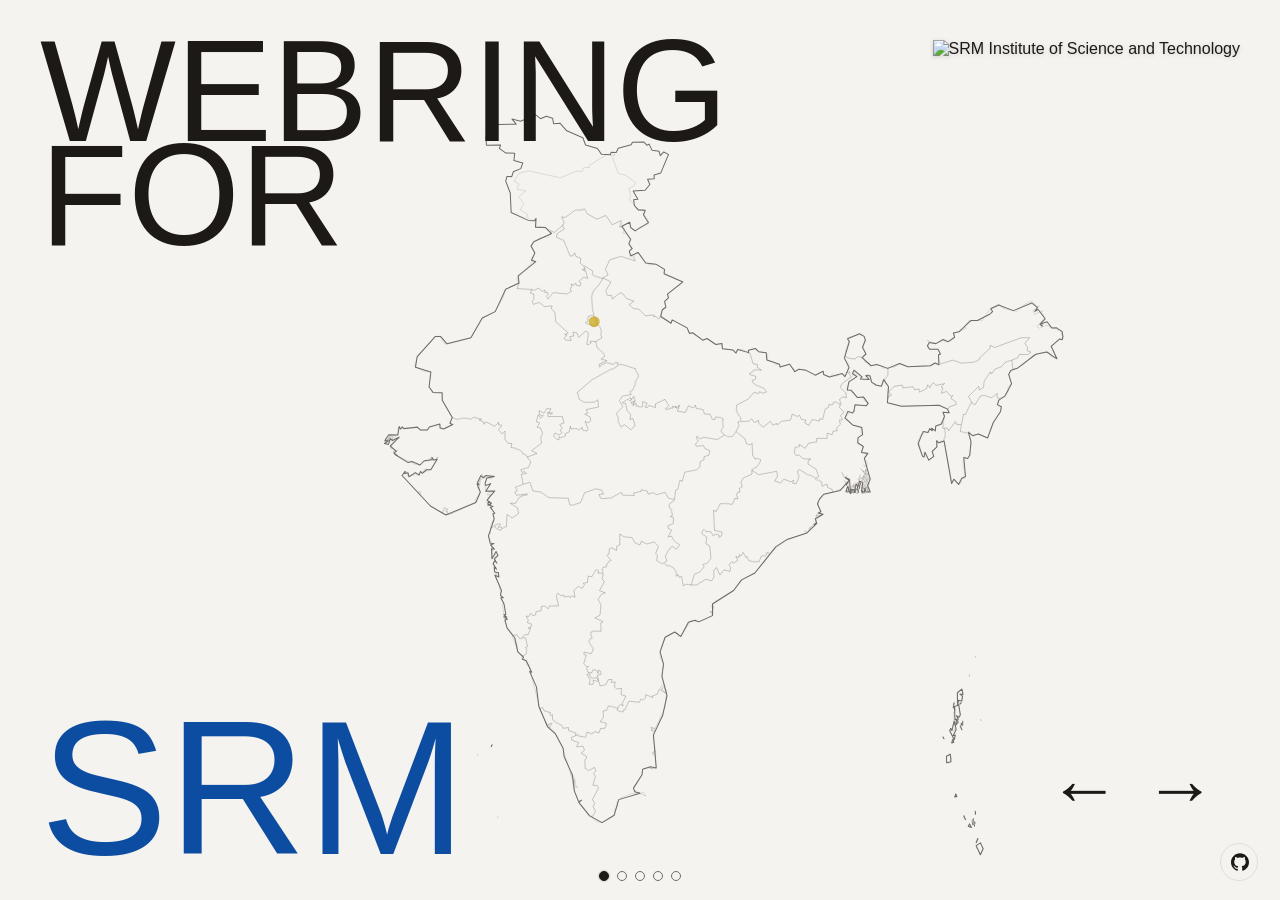
==== commit 4a1fb50f: "feat: rename SRM NCR WebRing to SRM WebRing; enlarge splash map and SRM hero text" ====
--- a/index.html
+++ b/index.html
@@ -1,5 +1,5 @@
 <!-- ============================================================
-     index.html — SRM NCR WebRing landing page
+     index.html — SRM WebRing landing page
      Full-screen 3D panel carousel: animated India map splash,
      about panel, searchable member directory with ring map and
      site explorer, and a join CTA with live member count.
@@ -9,12 +9,12 @@
 <head>
     <meta charset="UTF-8">
     <meta name="viewport" content="width=device-width, initial-scale=1.0">
-    <meta name="description" content="A public webring for SRM NCR students to showcase portfolios and personal websites. Discover blogs, projects, and connect with peers.">
+    <meta name="description" content="A public webring for SRM students to showcase portfolios and personal websites. Discover blogs, projects, and connect with peers.">
     <meta name="theme-color" content="#0c4da2">
-    <title>SRM NCR WebRing</title>
+    <title>SRM WebRing</title>
     <link rel="canonical" href="/">
     <link rel="icon" href="img/tree_yellow.png" type="image/png">
-    <link rel="stylesheet" href="css/splash.css">
+    <link rel="stylesheet" href="css/splash.css?v=3">
 </head>
 <body>
     <a href="#ring" class="skip-link">Skip to directory</a>
@@ -240,7 +240,7 @@
                     <footer>
                         <div class="hero-bottom">
                             <div class="hero-bottom-inner">
-                                <h2 class="poster-text hero-bottom-text">SRM<sup> NCR</sup></h2>
+                                <h2 class="poster-text hero-bottom-text">SRM</h2>
                                 <nav class="ring-widget" aria-label="Webring navigation">
                                     <a href="#" class="ring-widget-arrow map-arrow-prev" aria-label="Previous site in ring">&larr;</a>
                                     <a href="#" class="ring-widget-leaf map-arrow-random" aria-label="Random site in ring">
@@ -265,7 +265,7 @@
 
                             </p>
                             <p>
-                                The ring is for the SRM NCR community, a crowd of students building portfolios, writing blogs, and tinkering with side projects between classes and assignments. One site connects to another, and before you know it, you've met half the campus.
+                                The ring is for the SRM community, a crowd of students building portfolios, writing blogs, and tinkering with side projects between classes and assignments. One site connects to another, and before you know it, you've met half the campus.
 
                             </p>
                             <p>
@@ -294,6 +294,7 @@
                             <div class="directory-header">
                                 <span class="directory-header-badge">Badge</span>
                                 <span class="directory-header-name">Name</span>
+                                <span class="directory-header-course">Course</span>
                                 <span class="directory-header-site">Site</span>
                                 <span class="directory-header-city">City</span>
                             </div>
@@ -388,7 +389,7 @@
                         <div class="join-top-right">
                             <div class="join-count">
                                 <span class="join-count-number" id="joinCount">0</span>
-                                <span class="join-count-label">SRM NCR<br />builders</span>
+                                <span class="join-count-label">SRM<br />builders</span>
                             </div>
                             <a href="enquiry.html" class="join-info" aria-label="Enquiries and help">i</a>
                         </div>
@@ -460,7 +461,7 @@
     <script src="js/members.js" defer></script>
     <script src="js/splash-map.js" defer></script>
     <script src="js/map-arrows.js" defer></script>
-    <script src="js/directory.js" defer></script>
+    <script src="js/directory.js?v=2" defer></script>
     <script src="js/ring-viz.js" defer></script>
     <script src="js/preview.js" defer></script>
     <script src="js/ring.js" defer></script>
--- a/css/splash.css
+++ b/css/splash.css
@@ -1,5 +1,5 @@
 /* ============================================================
-   css/splash.css — SRM NCR WebRing landing page stylesheet
+   css/splash.css — SRM WebRing landing page stylesheet
    Covers the full-screen splash: hero type, animated India map,
    about and join panels, ring widget and all responsive
    breakpoints. Fonts come from ../fonts.css.
@@ -178,7 +178,7 @@
 .hero-bottom-text {
   font-family: 'Minecraft', sans-serif;
   font-weight: 400;
-  font-size: 14cqw;
+  font-size: 16cqw;
   line-height: 0.75;
   white-space: nowrap;
   letter-spacing: 0;
@@ -239,7 +239,7 @@
 
 .splash-map-wrap {
   position: absolute;
-  top: 50%;
+  top: 54%;
   left: 57%;
   transform: translate(-50%, -50%);
   z-index: 1;
@@ -248,7 +248,7 @@
 
 .splash-map {
   display: block;
-  height: 76vh;
+  height: 84vh;
   width: auto;
   aspect-ratio: 1000 / 1100;
   max-width: 92vw;
@@ -490,6 +490,7 @@
 
 .directory-header-name { flex: 1; }
 .directory-header-badge { width: 5.5rem; margin-right: 1rem; }
+.directory-header-course { width: 11rem; margin-right: 1rem; }
 .directory-header-site { width: 10rem; }
 .directory-header-city { width: 5.5rem; text-align: right; }
 
@@ -562,6 +563,18 @@
   font-family: 'Space Mono', monospace;
   font-size: 0.7rem;
   color: var(--fg-faint);
+}
+
+.directory-row-course {
+  font-size: 0.9rem;
+  font-weight: 600;
+  letter-spacing: -0.01em;
+  color: var(--fg-muted);
+  width: 11rem;
+  white-space: nowrap;
+  overflow: hidden;
+  text-overflow: ellipsis;
+  margin-right: 1rem;
 }
 
 .directory-row-site {
@@ -1453,7 +1466,7 @@
   }
 
   .splash-map {
-    height: 70vh;
+    height: 74vh;
   }
 
   .hero-bottom-inner {
@@ -1463,7 +1476,7 @@
   }
 
   .hero-bottom-text {
-    font-size: 28cqw;
+    font-size: 30cqw;
   }
 
   .ring-widget { width: 60vw; justify-content: center; }
@@ -1573,7 +1586,7 @@
     gap: 0.2rem;
     flex: 0 0 140px;
     width: 140px;
-    height: 72px;
+    height: 92px;
     padding: 0.6rem 0.65rem;
     border: 1px solid var(--border);
     border-radius: 8px;
@@ -1593,6 +1606,17 @@
   }
 
   .directory-row-badge { display: none; }
+
+  .directory-row-course {
+    width: 100%;
+    margin-right: 0;
+    font-size: 0.65rem;
+    font-weight: 500;
+    color: var(--fg-muted);
+    overflow: hidden;
+    text-overflow: ellipsis;
+    white-space: nowrap;
+  }
 
   .directory-row-site {
     display: block;
@@ -1730,18 +1754,20 @@
 /* ── Tablet: constrain fonts ── */
 @media (min-width: 768px) and (max-width: 1024px) {
   .hero-top { font-size: 11cqw; }
-  .hero-bottom-text { font-size: 11cqw; }
+  .hero-bottom-text { font-size: 14cqw; }
   .about-headline { font-size: clamp(3rem, 6vw, 5rem); }
   .about-inner { gap: 2rem; }
   .join-headline { font-size: clamp(4rem, 9vw, 7rem); }
   .join-count-number { font-size: clamp(2rem, 6vw, 5rem); }
   .join-inner { width: calc(100% - 3rem); height: calc(100% - 3rem); }
   .hero-flag { height: 12cqw; }
-  .splash-map { max-height: 60vh; }
+  .splash-map { max-height: 64vh; }
 
   .directory-inner { padding: 2rem 2rem; gap: 1.5rem; }
   .directory-header-site,
   .directory-row-site { width: 8rem; }
+  .directory-header-course,
+  .directory-row-course { width: 8rem; }
   .directory-header-city,
   .directory-row-city { width: 4.5rem; }
 }
